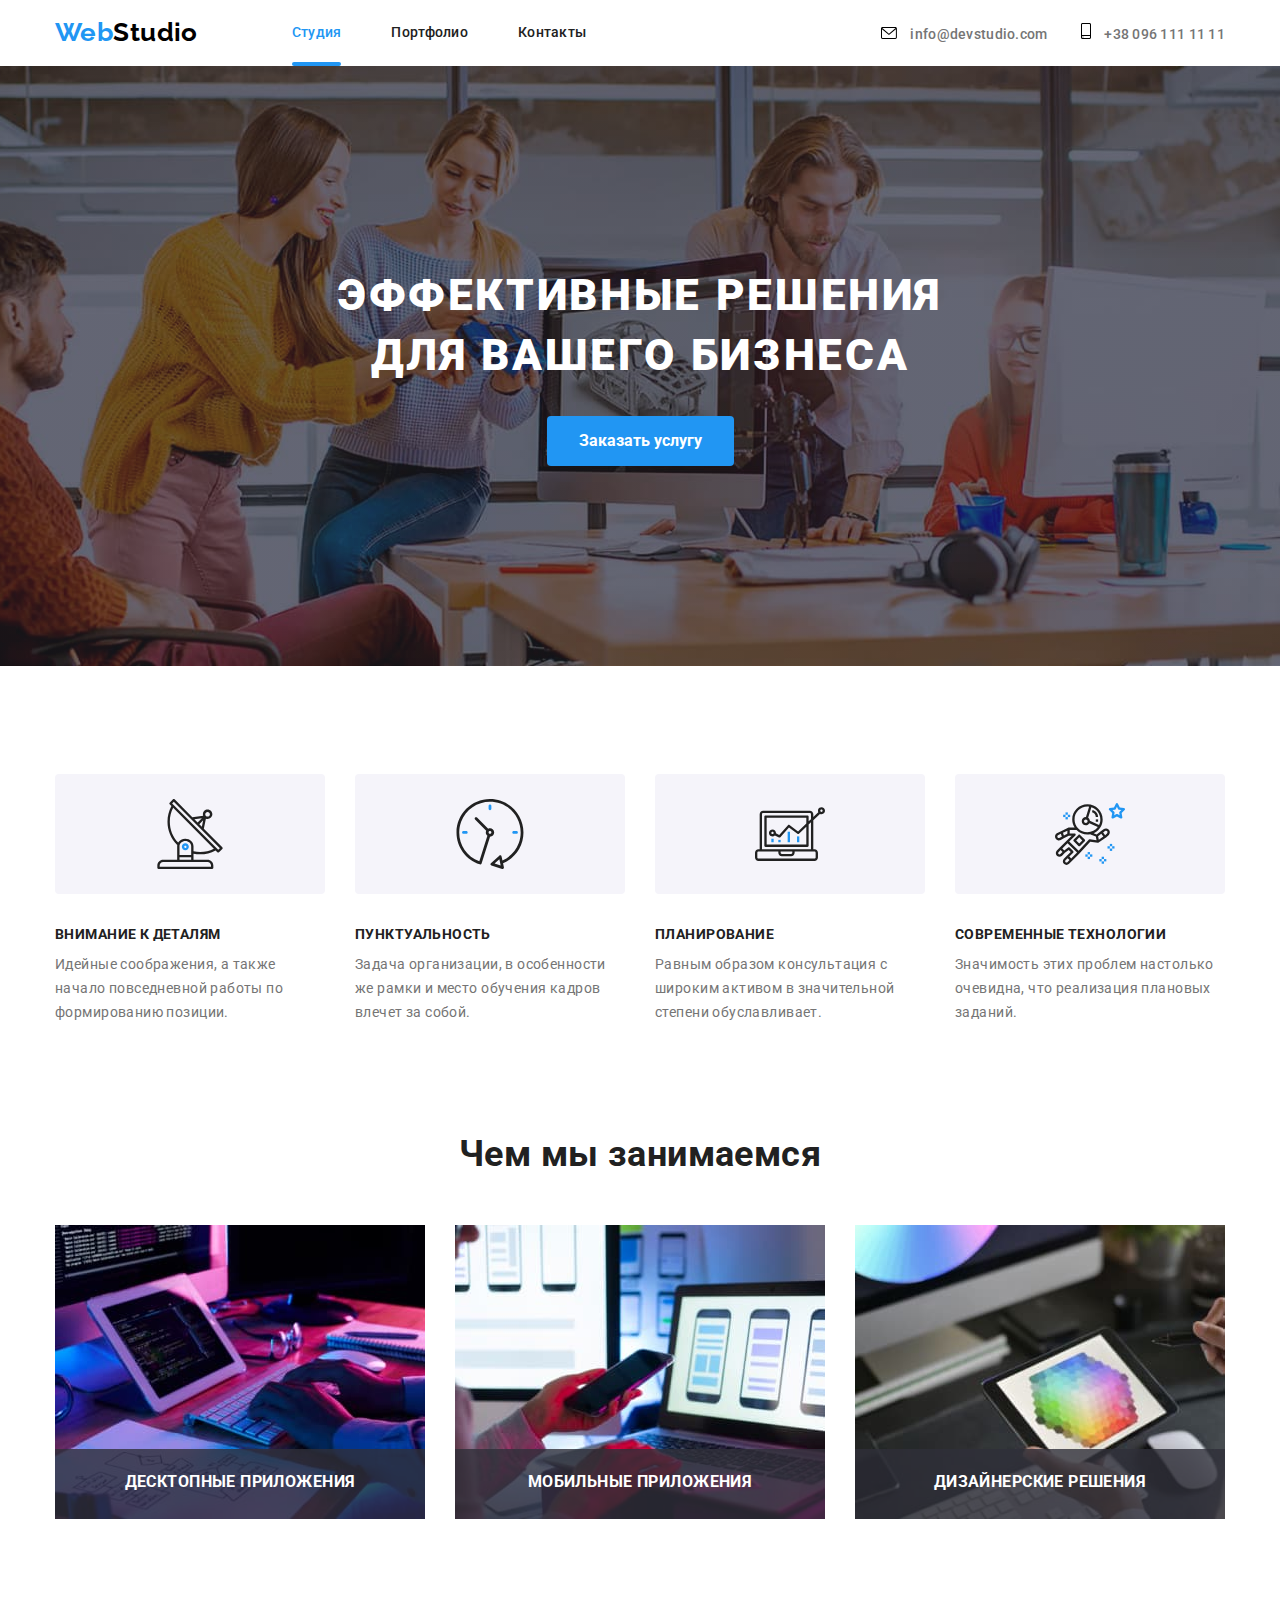
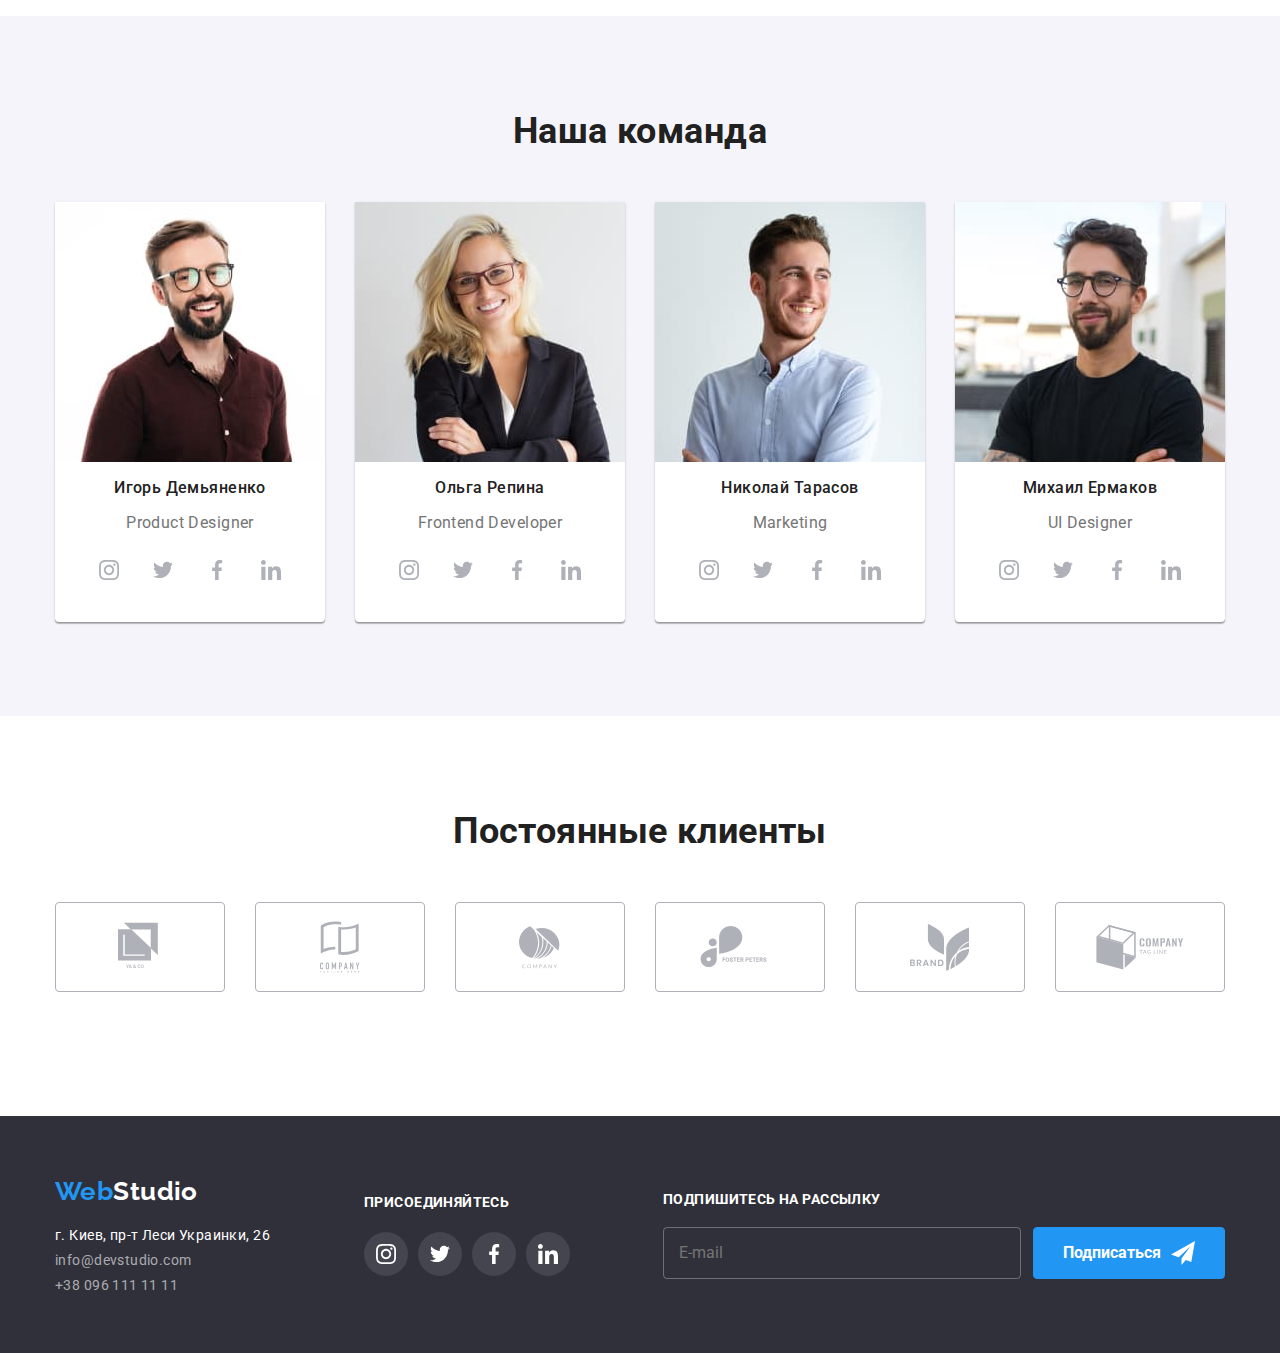
==== index.html @ 982ee5df "Adding files from HW7" ====
<!DOCTYPE html>
<html lang="ru">
  <head>
    <meta charset="UTF-8" />
    <meta name="viewport" content="width=device-width, initial-scale=1.0" />
    <title>WebStudio</title>
    <link
      href="https://fonts.googleapis.com/css2?family=Raleway:wght@400;700&family=Roboto:wght@400;500;700;900&display=swap"
      rel="stylesheet"
    />
    <link
      rel="stylesheet"
      href="https://cdnjs.cloudflare.com/ajax/libs/modern-normalize/1.0.0/modern-normalize.min.css"
    />
    <link rel="stylesheet" href="./css/main.min.css" />
  </head>
  <body>
    <header>
      <div class="container">
        <a href="./index.html" class="logo"
          >Web<span class="logostudio">Studio</span></a
        >
        <nav>
          <ul class="site-nav list">
            <li class="item">
              <a href="./index.html" class="link current">Студия</a>
            </li>
            <li class="item">
              <a href="./portfolio.html" class="link">Портфолио</a>
            </li>
            <li class="item"><a href="" class="link">Контакты</a></li>
          </ul>
        </nav>

        <address class="header-address">
          <a href="mailto:info@devstudio.com" class="link">
            <svg class="address-icon" width="16" height="12">
              <use href="./images/newsprite.svg#envelope"></use>
            </svg>
            info@devstudio.com</a
          >
          <a href="tel:+380961111111" class="link">
            <svg class="address-icon" width="10" height="16">
              <use href="./images/newsprite.svg#smartphone"></use>
            </svg>
            +38 096 111 11 11</a
          >
        </address>
      </div>
    </header>
    <main>
      <section class="main-section">
        <!--Section1-->
        <h1 class="main-title">
          Эффективные решения <br />
          для вашего бизнеса
        </h1>
        <button class="order-button" data-modal-open>Заказать услугу</button>
      </section>
      <section class="advantages-section">
        <!--Section2-->
        <div class="container">
          <ul class="advantages">
            <li class="advantage-item">
              <svg class="advantage-icon">
                <use href="./images/newsprite.svg#antenna-1"></use>
              </svg>
              <h3 class="advantage-title">Внимание к деталям</h3>
              <p class="text">
                Идейные соображения, а также начало повседневной работы по
                формированию позиции.
              </p>
            </li>
            <li class="advantage-item">
              <svg class="advantage-icon">
                <use href="./images/newsprite.svg#clock-1"></use>
              </svg>
              <h3 class="advantage-title">Пунктуальность</h3>
              <p class="text">
                Задача организации, в особенности же рамки и место обучения
                кадров влечет за собой.
              </p>
            </li>
            <li class="advantage-item">
              <svg class="advantage-icon">
                <use href="./images/newsprite.svg#diagram-1"></use>
              </svg>
              <h3 class="advantage-title">Планирование</h3>
              <p class="text">
                Равным образом консультация с широким активом в значительной
                степени обуславливает.
              </p>
            </li>
            <li class="advantage-item">
              <svg class="advantage-icon">
                <use href="./images/newsprite.svg#astronaut-1"></use>
              </svg>
              <h3 class="advantage-title">Современные технологии</h3>
              <p class="text">
                Значимость этих проблем настолько очевидна, что реализация
                плановых заданий.
              </p>
            </li>
          </ul>
        </div>
      </section>
      <section class="activities-section">
        <!--Section3-->
        <div class="container">
          <h2 class="section-title">Чем мы занимаемся</h2>
          <ul class="activities">
            <li class="activity-item">
              <img src="./images/img1.jpg" alt="рабочий стол" width="370" />
              <h3 class="activity-title">Десктопные приложения</h3>
            </li>
            <li class="activity-item">
              <img src="./images/img2.jpg" alt="рабочий экран" width="370" />

              <h3 class="activity-title">Мобильные приложения</h3>
            </li>
            <li class="activity-item">
              <img src="./images/img3.jpg" alt="экран планшета" width="370" />
              <h3 class="activity-title">Дизайнерские решения</h3>
            </li>
          </ul>
        </div>
      </section>
      <section class="section-team">
        <!--Team-->
        <div class="container team">
          <h2 class="section-title">Наша команда</h2>
          <ul class="team-members">
            <li class="team-member">
              <img
                src="./images/ihordemjanenko.jpg"
                alt="фото Игорь Демьяненко"
                width="270"
              />
              <h3 class="photo-name">Игорь Демьяненко</h3>
              <p class="position-title">Product Designer</p>
              <ul class="social-links">
                <li class="link">
                  <a class="link-icon" href="">
                    <svg width="20" height="20">
                      <use href="./images/newsprite.svg#instagram"></use>
                    </svg>
                  </a>
                </li>
                <li class="link">
                  <a class="link-icon" href="">
                    <svg width="20" height="20">
                      <use href="./images/newsprite.svg#twitter"></use>
                    </svg>
                  </a>
                </li>
                <li class="link">
                  <a class="link-icon" href="">
                    <svg width="20" height="20">
                      <use href="./images/newsprite.svg#facebook"></use>
                    </svg>
                  </a>
                </li>
                <li class="link">
                  <a class="link-icon" href="">
                    <svg width="20" height="20">
                      <use href="./images/newsprite.svg#linkedin"></use>
                    </svg>
                  </a>
                </li>
              </ul>
            </li>
            <li class="team-member">
              <img
                src="./images/olharepina.jpg"
                alt="фото Ольга Репина"
                width="270"
              />
              <h3 class="photo-name">Ольга Репина</h3>
              <p class="position-title">Frontend Developer</p>
              <ul class="social-links">
                <li class="link">
                  <a class="link-icon" href="">
                    <svg width="20" height="20">
                      <use href="./images/newsprite.svg#instagram"></use>
                    </svg>
                  </a>
                </li>
                <li class="link">
                  <a class="link-icon" href="">
                    <svg width="20" height="20">
                      <use href="./images/newsprite.svg#twitter"></use>
                    </svg>
                  </a>
                </li>
                <li class="link">
                  <a class="link-icon" href="">
                    <svg width="20" height="20">
                      <use href="./images/newsprite.svg#facebook"></use>
                    </svg>
                  </a>
                </li>
                <li class="link">
                  <a class="link-icon" href="">
                    <svg width="20" height="20">
                      <use href="./images/newsprite.svg#linkedin"></use>
                    </svg>
                  </a>
                </li>
              </ul>
            </li>
            <li class="team-member">
              <img
                src="./images/nikolaytarasov.jpg"
                alt="фото Николай Тарасов"
                width="270"
              />
              <h3 class="photo-name">Николай Тарасов</h3>
              <p class="position-title">Marketing</p>
              <ul class="social-links">
                <li class="link">
                  <a class="link-icon" href="">
                    <svg width="20" height="20">
                      <use href="./images/newsprite.svg#instagram"></use>
                    </svg>
                  </a>
                </li>
                <li class="link">
                  <a class="link-icon" href="">
                    <svg width="20" height="20">
                      <use href="./images/newsprite.svg#twitter"></use>
                    </svg>
                  </a>
                </li>
                <li class="link">
                  <a class="link-icon" href="">
                    <svg width="20" height="20">
                      <use href="./images/newsprite.svg#facebook"></use>
                    </svg>
                  </a>
                </li>
                <li class="link">
                  <a class="link-icon" href="">
                    <svg width="20" height="20">
                      <use href="./images/newsprite.svg#linkedin"></use>
                    </svg>
                  </a>
                </li>
              </ul>
            </li>
            <li class="team-member">
              <img
                src="./images/mihailjermakov.jpg"
                alt="фото Михаил Ермаков"
                width="270"
              />
              <h3 class="photo-name">Михаил Ермаков</h3>
              <p class="position-title">UI Designer</p>
              <ul class="social-links">
                <li class="link">
                  <a class="link-icon" href="">
                    <svg width="20" height="20">
                      <use href="./images/newsprite.svg#instagram"></use>
                    </svg>
                  </a>
                </li>
                <li class="link">
                  <a class="link-icon" href="">
                    <svg width="20" height="20">
                      <use href="./images/newsprite.svg#twitter"></use>
                    </svg>
                  </a>
                </li>
                <li class="link">
                  <a class="link-icon" href="">
                    <svg width="20" height="20">
                      <use href="./images/newsprite.svg#facebook"></use>
                    </svg>
                  </a>
                </li>
                <li class="link">
                  <a class="link-icon" href="">
                    <svg width="20" height="20">
                      <use href="./images/newsprite.svg#linkedin"></use>
                    </svg>
                  </a>
                </li>
              </ul>
            </li>
          </ul>
        </div>
      </section>
      <section class="client-section">
        <!--Section Clients-->
        <div class="container">
          <h2 class="section-title">Постоянные клиенты</h2>
          <ul class="clients">
            <li class="client">
              <a class="client-link" href="">
                <svg class="logo-client" width="44" height="50">
                  <use href="./images/newsprite.svg#logo-1"></use>
                </svg>
              </a>
            </li>
            <li class="client">
              <a class="client-link" href="">
                <svg class="logo-client" width="40" height="52">
                  <use href="./images/newsprite.svg#logo-2"></use>
                </svg>
              </a>
            </li>
            <li class="client">
              <a class="client-link" href="">
                <svg class="logo-client" width="41" height="43">
                  <use href="./images/newsprite.svg#logo-3"></use>
                </svg>
              </a>
            </li>
            <li class="client">
              <a class="client-link" href="">
                <svg class="logo-client" width="80" height="42">
                  <use href="./images/newsprite.svg#logo-4"></use>
                </svg>
              </a>
            </li>
            <li class="client">
              <a class="client-link" href="">
                <svg class="logo-client" width="59" height="47">
                  <use href="./images/newsprite.svg#logo-5"></use>
                </svg>
              </a>
            </li>
            <li class="client">
              <a class="client-link" href="">
                <svg class="logo-client" width="88" height="45">
                  <use href="./images/newsprite.svg#logo-6"></use>
                </svg>
              </a>
            </li>
          </ul>
        </div>
      </section>
    </main>
    <footer>
      <div class="container">
        <div class="contact">
          <a href="./index.html" class="logo"
            >Web<span class="logostudio">Studio</span></a
          >
          <address class="footer-address">
            <ul class="footer-address list">
              <li class="address-line">
                <p>г. Киев, пр-т Леси Украинки, 26</p>
              </li>
              <li class="address-line">
                <a href="mailto:info@devstudio.com" class="link"
                  >info@devstudio.com</a
                >
              </li>
              <li class="address-line">
                <a href="tel:+380961111111" class="link">+38 096 111 11 11</a>
              </li>
            </ul>
          </address>
        </div>
        <div class="joinus">
          <b>присоединяйтесь</b>
          <ul class="social-links">
            <li class="link">
              <a class="link-icon" href="">
                <svg width="20" height="20">
                  <use href="./images/newsprite.svg#instagram"></use>
                </svg>
              </a>
            </li>
            <li class="link">
              <a class="link-icon" href="">
                <svg width="20" height="20">
                  <use href="./images/newsprite.svg#twitter"></use>
                </svg>
              </a>
            </li>
            <li class="link">
              <a class="link-icon" href="">
                <svg width="20" height="20">
                  <use href="./images/newsprite.svg#facebook"></use>
                </svg>
              </a>
            </li>
            <li class="link">
              <a class="link-icon" href="">
                <svg width="20" height="20">
                  <use href="./images/newsprite.svg#linkedin"></use>
                </svg>
              </a>
            </li>
          </ul>
        </div>
        <form action="subscribe" class="subscribe">
          <b>Подпишитесь на рассылку</b>
          <div class="subscribe-action">
            <input type="email" name="mail" placeholder="E-mail" />
            <button type="submit">
              Подписаться
              <svg class="subscribe-icon" width="24" height="24">
                <use href="./images/newsprite.svg#icon-send"></use>
              </svg>
            </button>
          </div>
        </form>
      </div>
    </footer>
    <div class="backdrop is-hidden" data-modal>
      <div class="modal">
        <button class="close" type="button" data-modal-close>
          <svg width="18" height="18">
            <use href="./images/newsprite.svg#close-black"></use>
          </svg>
        </button>
        <form class="order-form js-order-form">
          <h2 class="order-form-title">
            Оставьте свои данные, мы вам перезвоним
          </h2>
          <label class="order-form-field">
            <span>Имя</span>
            <input class="info-input" type="text" name="" id="name" />
            <svg class="icon-order-form" width="12" height="12">
              <use href="./images/newsprite.svg#person-black"></use>
            </svg>
          </label>

          <label class="order-form-field">
            <span>Телефон</span>
            <input class="info-input" type="tel" name="tel" />
            <svg class="icon-order-form" width="15" height="15">
              <use href="./images/newsprite.svg#phone-black"></use>
            </svg>
          </label>

          <label class="order-form-field">
            <span>Почта</span>
            <input class="info-input" type="email" name="mail" />
            <svg class="icon-order-form" width="15" height="15">
              <use href="./images/newsprite.svg#email-black"></use>
            </svg>
          </label>
          <label class="order-form-field">
            Комментарий
            <textarea
              class="comment-text"
              name="comment"
              cols="30"
              rows="10"
              placeholder="Введите текст"
            ></textarea>
          </label>

          <label class="order-form-field checkbox">
            <input class="box" type="checkbox" name="agree" value="agree" />
            <span class="checkbox-icon"></span>
            Соглашаюсь с рассылкой и принимаю
            <a class="checkbox-link" href="">Условия договора</a>
          </label>

          <button type="submit" class="order-form-submit">Отправить</button>
        </form>
      </div>
    </div>
    <script src="./js/modal.js"></script>
    <script>
      ;(() => {
        document
          .querySelector(".js-order-form")
          .addEventListener("submit", (e) => {
            e.preventDefault()

            new FormData(e.currentTarget).forEach((value, name) =>
              console.log(`${name}: ${value}`)
            )
          })
      })()
    </script>
  </body>
</html>
---- css/main.min.css ----
body,.site-nav,.advantages,.activities,.team-members,.clients,.portfolio-buttons,.projects{list-style:none}body,.activity-item img{display:block;max-width:100%;height:auto}body,.header-address .link,.project-link{text-decoration:none}.section-title{text-align:center;margin-top:0;margin-bottom:50px;font-weight:700;font-size:36px;line-height:1.17;color:#212121}body{font-family:Roboto,sans-serif;font-style:normal;font-size:14px;letter-spacing:.03em;color:#757575;background-color:#ffffff}.container{width:1200px;padding-left:15px;padding-right:15px;margin-top:0;margin-right:auto;margin-bottom:0;margin-left:auto}.logo{color:#2196f3;font-family:Raleway, sans-serif;font-weight:700;font-size:26px;line-height:1.2;text-decoration:none}header .logo{display:-webkit-box;display:-ms-flexbox;display:flex;-webkit-box-align:center;-ms-flex-align:center;align-items:center;-webkit-box-pack:start;-ms-flex-pack:start;justify-content:flex-start}.logostudio{color:#000000}footer .logostudio{color:#ffffff}header .container{display:-webkit-box;display:-ms-flexbox;display:flex;-webkit-box-align:center;-ms-flex-align:center;align-items:center}header .container nav{display:-webkit-inline-box;display:-ms-inline-flexbox;display:inline-flex;-webkit-box-align:center;-ms-flex-align:center;align-items:center}.site-nav{display:-webkit-inline-box;display:-ms-inline-flexbox;display:inline-flex;-webkit-box-align:center;-ms-flex-align:center;align-items:center;-webkit-box-pack:center;-ms-flex-pack:center;justify-content:center;margin-top:0;margin-bottom:0;padding-left:0;margin-left:94px}.site-nav .item:not(:last-child){margin-right:50px}.site-nav .link{display:-webkit-inline-box;display:-ms-inline-flexbox;display:inline-flex;position:relative;color:#212121;font-weight:500;line-height:1.14;letter-spacing:0.02em;text-decoration:none;padding-top:25px;padding-bottom:25px;-webkit-transition:color 250ms cubic-bezier(0.4, 0, 0.2, 1);transition:color 250ms cubic-bezier(0.4, 0, 0.2, 1)}.site-nav .link:hover,.site-nav .link:focus{color:#2196f3;text-decoration:none}.link.current{color:#2196f3}.link.current::after{position:absolute;display:block;bottom:0;left:0;width:100%;content:"";height:4px;border-radius:2px;background-color:#2196f3}.header-address .link{color:#757575;font-weight:500;line-height:1.14;letter-spacing:0.02em;font-style:normal;fill:var(--primary-text-color);-webkit-transition:fill 250ms cubic-bezier(0.4, 0, 0.2, 1),color 250ms cubic-bezier(0.4, 0, 0.2, 1);transition:fill 250ms cubic-bezier(0.4, 0, 0.2, 1),color 250ms cubic-bezier(0.4, 0, 0.2, 1)}.header-address .link:hover,.header-address .link:focus{color:#2196f3;fill:#2196f3}.address-icon{margin-right:10px}.header-address a:not(:last-child){margin-right:30px}.header-address{margin-left:auto}.main-section{text-align:center;max-width:1600px;max-height:600px;margin-left:auto;margin-right:auto;background-image:-webkit-gradient(linear, left top, right top, from(rgba(47,48,58,0.4)), to(rgba(47,48,58,0.4))),url("../images/heroimage.jpg");background-image:linear-gradient(to right, rgba(47,48,58,0.4), rgba(47,48,58,0.4)),url("../images/heroimage.jpg");background-repeat:no-repeat;background-position:center;padding-top:200px;padding-bottom:200px;background-color:var(--bg-secondary-color)}.main-title{margin-top:0;margin-bottom:30px;color:#ffffff;font-weight:900;font-size:44px;line-height:1.36;text-align:center;letter-spacing:0.06em;text-transform:uppercase}.order-button{display:inline-block;text-align:center;padding:10px 32px;border:1px solid var(--accent-color);border-radius:4px;color:#ffffff;font-weight:700;font-size:16px;line-height:1.88;text-decoration:none;background-color:#2196f3;-webkit-transition:color 250ms cubic-bezier(0.4, 0, 0.2, 1),background-color 250ms cubic-bezier(0.4, 0, 0.2, 1);transition:color 250ms cubic-bezier(0.4, 0, 0.2, 1),background-color 250ms cubic-bezier(0.4, 0, 0.2, 1)}.order-button:hover{color:#2196f3;background:#ffffff;outline:#ffffff}.order-button:focus{outline:none}.advantages-section{padding-top:94px;padding-bottom:94px}.advantages{display:-webkit-box;display:-ms-flexbox;display:flex;padding:0}.advantage-item{width:calc((100% - 90px) / 4);margin-right:30px;min-height:101}.advantage-item:nth-child(4n){margin-right:0}.advantage-item .text{display:inline;margin-top:0;font-size:14px;line-height:1.71}.advantage-title{margin-top:0;margin-bottom:10px;color:#212121;font-weight:700;font-size:14px;line-height:1.14;text-transform:uppercase}.advantage-icon{display:-webkit-inline-box;display:-ms-inline-flexbox;display:inline-flex;content:"";width:270px;height:120px;border-radius:4px;background-color:#f5f4fa;padding-bottom:25px;padding-top:25px;margin-bottom:30px}.activities-section{padding-bottom:94px}.activities{display:-webkit-inline-box;display:-ms-inline-flexbox;display:inline-flex;margin-top:0;margin-bottom:0;padding:0}.activity-item{width:calc((100% - 60px) / 3);margin-right:30px;position:relative;color:#ffffff;text-transform:uppercase;text-align:center}.activity-item::before{position:absolute;content:"";margin:0;padding:0;width:100%;height:70px;bottom:0;left:0;background-color:rgba(47,48,58,0.8)}.activity-item:nth-child(3n){margin-right:0}.activity-title{position:absolute;display:block;margin:0;padding:0;bottom:27px;width:370px}.section-team{background-color:#f5f4fa;padding-top:94px;padding-bottom:94px}.team-members{display:-webkit-box;display:-ms-flexbox;display:flex;margin-top:0;margin-bottom:0px;padding:0}.team-member{width:calc((100% - 90px) / 4);margin-right:30px;background-color:#ffffff;border-radius:0px 0px 4px 4px;-webkit-box-shadow:0px 1px 3px rgba(0,0,0,0.12),0px 1px 1px rgba(0,0,0,0.14),0px 2px 1px rgba(0,0,0,0.2);box-shadow:0px 1px 3px rgba(0,0,0,0.12),0px 1px 1px rgba(0,0,0,0.14),0px 2px 1px rgba(0,0,0,0.2)}.team-member:nth-child(4n){margin-right:0}.photo-name{font-weight:500;font-size:16px;line-height:1.19;text-align:center;color:#212121}.position-title{font-size:16px;line-height:1.19;text-align:center}.social-links{display:-webkit-box;display:-ms-flexbox;display:flex;list-style:none;padding:0;margin-left:auto;margin-right:auto;margin-bottom:30px;width:206px;height:44px}.social-links .link{width:calc((100% - 30px) / 4);margin-right:10px;border-radius:50%}.social-links .link:nth-child(4n){margin-right:0}.link-icon{display:-webkit-box;display:-ms-flexbox;display:flex;-webkit-box-pack:center;-ms-flex-pack:center;justify-content:center;-webkit-box-align:center;-ms-flex-align:center;align-items:center;height:44px;width:44px;border-radius:50%;fill:#afb1b8;-webkit-transition:background-color 250ms cubic-bezier(0.4, 0, 0.2, 1),fill 250ms cubic-bezier(0.4, 0, 0.2, 1);transition:background-color 250ms cubic-bezier(0.4, 0, 0.2, 1),fill 250ms cubic-bezier(0.4, 0, 0.2, 1)}.link-icon:hover,.link-icon:focus{background-color:#2196f3;fill:#ffffff}.client-section{padding-top:94px;padding-bottom:94px}.clients{display:-webkit-box;display:-ms-flexbox;display:flex;padding:0;margin-left:auto;margin-right:auto;margin-bottom:30px;width:1170px}.clients .client-link:nth-child(6n){margin-right:0}.client{display:-webkit-box;display:-ms-flexbox;display:flex;width:calc((100% - 150px) / 6);margin-right:30px}.client-link{display:-webkit-box;display:-ms-flexbox;display:flex;-webkit-box-pack:center;-ms-flex-pack:center;justify-content:center;-webkit-box-align:center;-ms-flex-align:center;align-items:center;width:170px;height:90px;border-radius:4px;border:1px solid #afb1b8;fill:#afb1b8;-webkit-transition:border 250ms cubic-bezier(0.4, 0, 0.2, 1),fill 250ms cubic-bezier(0.4, 0, 0.2, 1);transition:border 250ms cubic-bezier(0.4, 0, 0.2, 1),fill 250ms cubic-bezier(0.4, 0, 0.2, 1)}.client-link:hover{border:1px solid #2196f3;fill:#2196f3}footer{padding-top:60px;padding-bottom:60px;background-color:#2f303a;color:#ffffff;font-style:normal}footer .container{display:-webkit-box;display:-ms-flexbox;display:flex;-webkit-box-align:center;-ms-flex-align:center;align-items:center}footer .social-links{margin-top:22px;margin-bottom:0}footer .link-icon{background-color:rgba(255,255,255,0.1);fill:#ffffff}.footer-address.list{padding-left:0;margin-top:0;margin-bottom:0;display:inline-block;font-style:normal}.footer-address .link{color:rgba(255,255,255,0.6);text-decoration:none}.footer-address p{margin-top:20px;margin-bottom:0}.address-line{display:inline-block;text-decoration:none}.address-line:not(:last-child){margin-bottom:9px}.contact{display:inline-block}.joinus{display:inline-block;text-transform:uppercase;text-align:left;width:206px;margin-right:0;margin-left:70px}.subscribe{display:inline-block;text-transform:uppercase;text-align:left;margin-left:93px}.subscribe button{display:-webkit-inline-box;display:-ms-inline-flexbox;display:inline-flex;-webkit-box-align:center;-ms-flex-align:center;align-items:center;margin-left:12 px;padding:10px 29px;border:1px solid #2196f3;border-radius:4px;color:#ffffff;fill:#ffffff;font-weight:700;font-size:16px;line-height:1.88;text-decoration:none;background-color:#2196f3;-webkit-transition:border 250ms cubic-bezier(0.4, 0, 0.2, 1),background-color 250ms cubic-bezier(0.4, 0, 0.2, 1),fill 250ms cubic-bezier(0.4, 0, 0.2, 1),color 250ms cubic-bezier(0.4, 0, 0.2, 1);transition:border 250ms cubic-bezier(0.4, 0, 0.2, 1),background-color 250ms cubic-bezier(0.4, 0, 0.2, 1),fill 250ms cubic-bezier(0.4, 0, 0.2, 1),color 250ms cubic-bezier(0.4, 0, 0.2, 1)}.subscribe button:hover,.subscribe button:focus{fill:#2196f3;border:1px solid #ffffff;background-color:#ffffff;color:#2196f3}.subscribe input{display:block;background-color:var(--bg-secondary-color);border:1px solid rgba(255,255,255,0.3);border-radius:4px;margin-right:12px;width:358px;padding:15px;font-size:16px;line-height:1.25;color:rgba(255,255,255,0.6);font-family:Roboto,sans-serif;font-style:normal;font-weight:normal;font-size:16px;line-height:1.25;letter-spacing:1.25}.subscribe-icon{margin-left:10px}.subscribe-action{display:-webkit-inline-box;display:-ms-inline-flexbox;display:inline-flex;margin-top:20px}.backdrop{position:fixed;top:0;left:0;width:100%;height:100%;background-color:rgba(0,0,0,0.2);-webkit-transition:opacity 250ms cubic-bezier(0.4, 0, 0.2, 1);transition:opacity 250ms cubic-bezier(0.4, 0, 0.2, 1);overflow-y:auto}.backdrop.is-hidden{opacity:0;pointer-events:none}.backdrop.is-hidden .modal{-webkit-transform:translate(-50%, -50%) scale(1.2);transform:translate(-50%, -50%) scale(1.2)}.modal{position:absolute;top:50%;left:50%;-webkit-transform:translate(-50%, -50%) scale(0.8);transform:translate(-50%, -50%) scale(0.8);min-width:528px;min-height:581px;background-color:#fff;-webkit-box-shadow:0px 1px 3px rgba(0,0,0,0.12),0px 1px 1px rgba(0,0,0,0.14),0px 2px 1px rgba(0,0,0,0.2);box-shadow:0px 1px 3px rgba(0,0,0,0.12),0px 1px 1px rgba(0,0,0,0.14),0px 2px 1px rgba(0,0,0,0.2);border-radius:4px;cursor:pointer;-webkit-transition:-webkit-transform 250ms cubic-bezier(0.4, 0, 0.2, 1);transition:-webkit-transform 250ms cubic-bezier(0.4, 0, 0.2, 1);transition:transform 250ms cubic-bezier(0.4, 0, 0.2, 1);transition:transform 250ms cubic-bezier(0.4, 0, 0.2, 1), -webkit-transform 250ms cubic-bezier(0.4, 0, 0.2, 1)}.modal button.close{position:absolute;display:-webkit-box;display:-ms-flexbox;display:flex;-webkit-box-pack:center;-ms-flex-pack:center;justify-content:center;-webkit-box-align:center;-ms-flex-align:center;align-items:center;top:8px;right:8px;width:30px;height:30px;border-radius:50%;cursor:pointer;background-color:#ffffff;border:1px solid rgba(0,0,0,0.1);-webkit-transition:fill 250ms cubic-bezier(0.4, 0, 0.2, 1);transition:fill 250ms cubic-bezier(0.4, 0, 0.2, 1)}.modal button.close:hover,.modal button.close:focus{fill:#2196f3}.order-form{width:528px;margin-left:auto;margin-right:auto;padding:40px;cursor:pointer}.order-form-title{margin-top:0;margin-bottom:12px;color:#212121;font-family:Roboto,sans-serif;font-style:normal;font-weight:bold;font-size:20px;line-height:1.15;letter-spacing:.03em;text-align:center}.order-form-field{position:relative;display:-webkit-box;display:-ms-flexbox;display:flex;-webkit-box-orient:vertical;-webkit-box-direction:normal;-ms-flex-direction:column;flex-direction:column;margin-bottom:10px;font-family:Roboto,sans-serif;font-style:normal;font-weight:normal;font-size:12px;line-height:1.17;letter-spacing:0.01em;cursor:pointer;color:#757575}.order-form-field .info-input{position:relative;margin-top:4px;padding:14px 14px 14px 40px;border:1px solid rgba(33,33,33,0.2);border-radius:4px;cursor:pointer;-webkit-transition:border 250ms cubic-bezier(0.4, 0, 0.2, 1);transition:border 250ms cubic-bezier(0.4, 0, 0.2, 1)}.order-form-field .info-input:hover{border:1px solid #2196f3}.order-form-field .info-input:focus{border:1px solid #2196f3;outline:none}.order-form-field .info-input:focus+.icon-order-form,.order-form-field .info-input:hover+.icon-order-form{fill:#2196f3}.icon-order-form{position:absolute;bottom:15px;left:15px;-webkit-transition:fill 250ms cubic-bezier(0.4, 0, 0.2, 1);transition:fill 250ms cubic-bezier(0.4, 0, 0.2, 1)}.order-form-submit{display:block;margin-left:auto;margin-right:auto;text-align:center;padding:10px 32px;border:1px solid #2196f3;border-radius:4px;color:#ffffff;font-weight:700;font-size:16px;line-height:1.88;text-decoration:none;background-color:#2196f3;-webkit-transition:background-color 250ms cubic-bezier(0.4, 0, 0.2, 1),color 250ms cubic-bezier(0.4, 0, 0.2, 1);transition:background-color 250ms cubic-bezier(0.4, 0, 0.2, 1),color 250ms cubic-bezier(0.4, 0, 0.2, 1)}.order-form-submit:hover,.order-form-submit:focus{color:#2196f3;background-color:#ffffff}.comment-text{margin-top:4px;padding:12px 16px;border-radius:4px;border:1px solid rgba(33,33,33,0.2);font-family:Roboto,sans-serif;font-style:normal;font-weight:normal;font-size:12px;line-height:1.17;letter-spacing:0.01em;cursor:pointer;color:#757575;-webkit-transition:border 250ms cubic-bezier(0.4, 0, 0.2, 1);transition:border 250ms cubic-bezier(0.4, 0, 0.2, 1)}.comment-text:focus,.comment-text:hover{border:1px solid #2196f3;outline:none}.order-form-field.checkbox{display:-webkit-inline-box;display:-ms-inline-flexbox;display:inline-flex;-webkit-box-orient:horizontal;-webkit-box-direction:normal;-ms-flex-flow:row;flex-flow:row}.checkbox-link{display:block;margin-left:5px;color:#2196f3}.box{width:1px;height:1px;margin:-1px;border:0;padding:0;white-space:nowrap;-webkit-clip-path:inset(100%);clip-path:inset(100%);clip:rect(0 0 0 0);overflow:hidden}.checkbox-icon{display:-webkit-inline-box;display:-ms-inline-flexbox;display:inline-flex;width:16px;height:15px;margin-right:8px;border:2px solid #212121;border-radius:4px}.box:checked+.checkbox-icon{background-color:#2196f3;background-image:url(../images/checkedbox.svg);background-size:contain;background-origin:border-box;border-radius:2px;border:0.2px solid var(--accent-color);fill:#ffffff}.portfolio-mainsection{padding-top:94px;padding-bottom:94px;border-top:1px solid #ececec}.portfolio-buttons{display:-webkit-box;display:-ms-flexbox;display:flex;padding-left:0;-webkit-box-pack:center;-ms-flex-pack:center;justify-content:center;margin-top:0;margin-bottom:50px}.portfolio-button button{padding:6px 22px;left:576px;top:174px;border:1px solid #f5f4fa;background:#f5f4fa;border-radius:4px;color:#212121;font-weight:500;font-size:16px;line-height:1.63;-webkit-transition:color 250ms cubic-bezier(0.4, 0, 0.2, 1),background-color 250ms cubic-bezier(0.4, 0, 0.2, 1),border 250ms cubic-bezier(0.4, 0, 0.2, 1),-webkit-box-shadow 250ms cubic-bezier(0.4, 0, 0.2, 1);transition:color 250ms cubic-bezier(0.4, 0, 0.2, 1),background-color 250ms cubic-bezier(0.4, 0, 0.2, 1),border 250ms cubic-bezier(0.4, 0, 0.2, 1),-webkit-box-shadow 250ms cubic-bezier(0.4, 0, 0.2, 1);transition:color 250ms cubic-bezier(0.4, 0, 0.2, 1),background-color 250ms cubic-bezier(0.4, 0, 0.2, 1),border 250ms cubic-bezier(0.4, 0, 0.2, 1),box-shadow 250ms cubic-bezier(0.4, 0, 0.2, 1);transition:color 250ms cubic-bezier(0.4, 0, 0.2, 1),background-color 250ms cubic-bezier(0.4, 0, 0.2, 1),border 250ms cubic-bezier(0.4, 0, 0.2, 1),box-shadow 250ms cubic-bezier(0.4, 0, 0.2, 1),-webkit-box-shadow 250ms cubic-bezier(0.4, 0, 0.2, 1)}.portfolio-button button:hover,.portfolio-button button:focus{color:#ffffff;background-color:#2196f3;border:1px #2196f3;-webkit-box-shadow:0px 3px 1px rgba(0,0,0,0.1),0px 1px 2px rgba(0,0,0,0.08),0px 2px 2px rgba(0,0,0,0.12);box-shadow:0px 3px 1px rgba(0,0,0,0.1),0px 1px 2px rgba(0,0,0,0.08),0px 2px 2px rgba(0,0,0,0.12);outline:none}.portfolio-button:not(:last-child){margin-right:8px}img{display:block;max-width:100%;height:auto}.projects{display:-webkit-box;display:-ms-flexbox;display:flex;-ms-flex-wrap:wrap;flex-wrap:wrap;padding:0;margin:0}.project{width:calc((100% - 60px) / 3);margin-right:30px;margin-bottom:30px;padding:0;-webkit-transition:-webkit-box-shadow 250ms cubic-bezier(0.4, 0, 0.2, 1);transition:-webkit-box-shadow 250ms cubic-bezier(0.4, 0, 0.2, 1);transition:box-shadow 250ms cubic-bezier(0.4, 0, 0.2, 1);transition:box-shadow 250ms cubic-bezier(0.4, 0, 0.2, 1), -webkit-box-shadow 250ms cubic-bezier(0.4, 0, 0.2, 1)}.project:nth-child(3n){margin-right:0}.project:nth-last-child(-n+3){margin-bottom:0}.project:hover{-webkit-box-shadow:0px 1px 1px rgba(0,0,0,0.12),0px 4px 4px rgba(0,0,0,0.06),1px 4px 6px rgba(0,0,0,0.16);box-shadow:0px 1px 1px rgba(0,0,0,0.12),0px 4px 4px rgba(0,0,0,0.06),1px 4px 6px rgba(0,0,0,0.16)}.project-description{border-left:1px solid #eeeeee;border-right:1px solid #eeeeee;border-bottom:1px solid #eeeeee;padding:20px 24px;outline:none}.project-title{text-decoration:none;font-weight:700;font-size:18px;line-height:2;letter-spacing:0.06em;color:#212121;margin-top:0;margin-bottom:4px}.project-type{font-size:16px;line-height:1.87;color:#757575;margin-top:0}.project-picture{position:relative;overflow:hidden;max-width:100%;height:auto;padding:0;outline:none;margin:0}.project-overlap{position:absolute;margin:0;top:0;right:0;padding:63px 24px;max-width:100%;height:auto;background-color:rgba(33,150,243,0.9);color:#ffffff;font-size:18px;line-height:1.56;border:none;outline:none;overflow:hidden;-webkit-transform:translateY(100%);transform:translateY(100%);-webkit-transition:-webkit-transform 250ms cubic-bezier(0.4, 0, 0.2, 1);transition:-webkit-transform 250ms cubic-bezier(0.4, 0, 0.2, 1);transition:transform 250ms cubic-bezier(0.4, 0, 0.2, 1);transition:transform 250ms cubic-bezier(0.4, 0, 0.2, 1), -webkit-transform 250ms cubic-bezier(0.4, 0, 0.2, 1)}.project:hover .project-overlap{-webkit-transform:translateY(0);transform:translateY(0);opacity:1}
/*# sourceMappingURL=main.min.css.map */
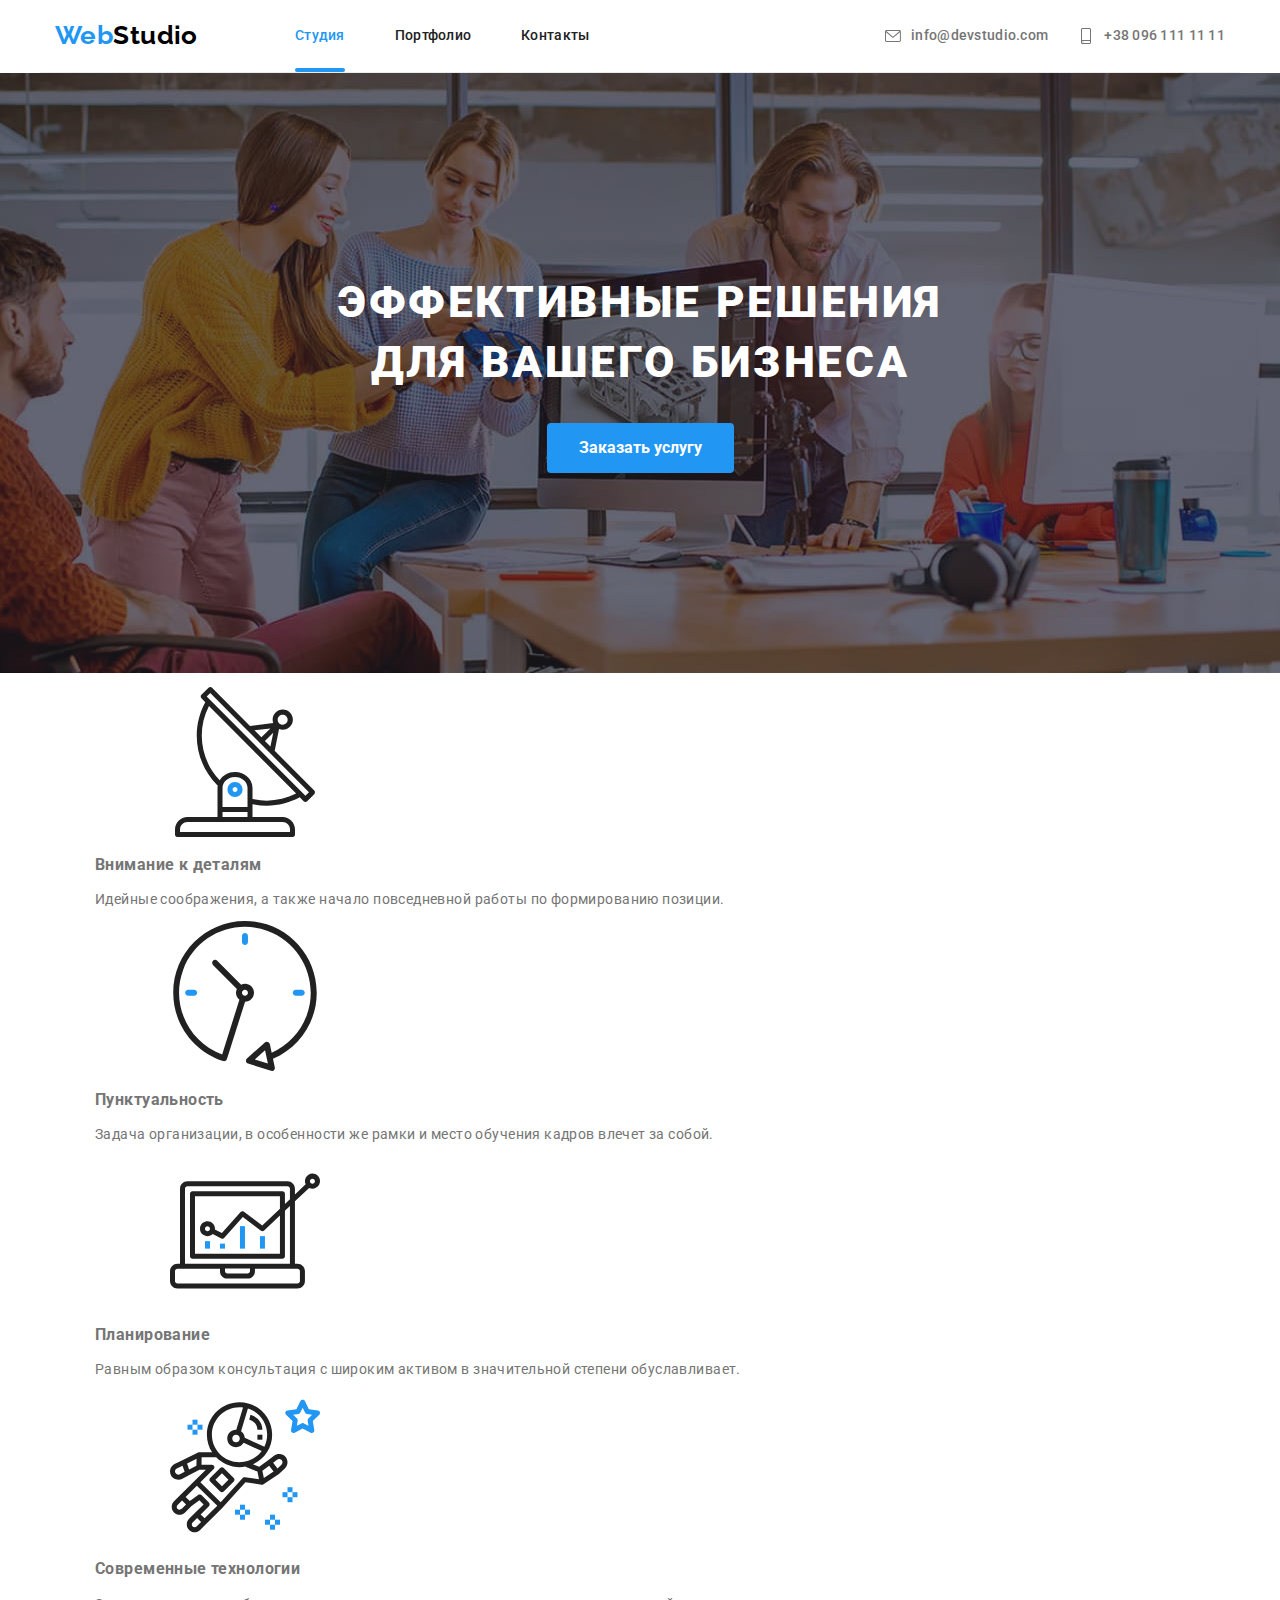
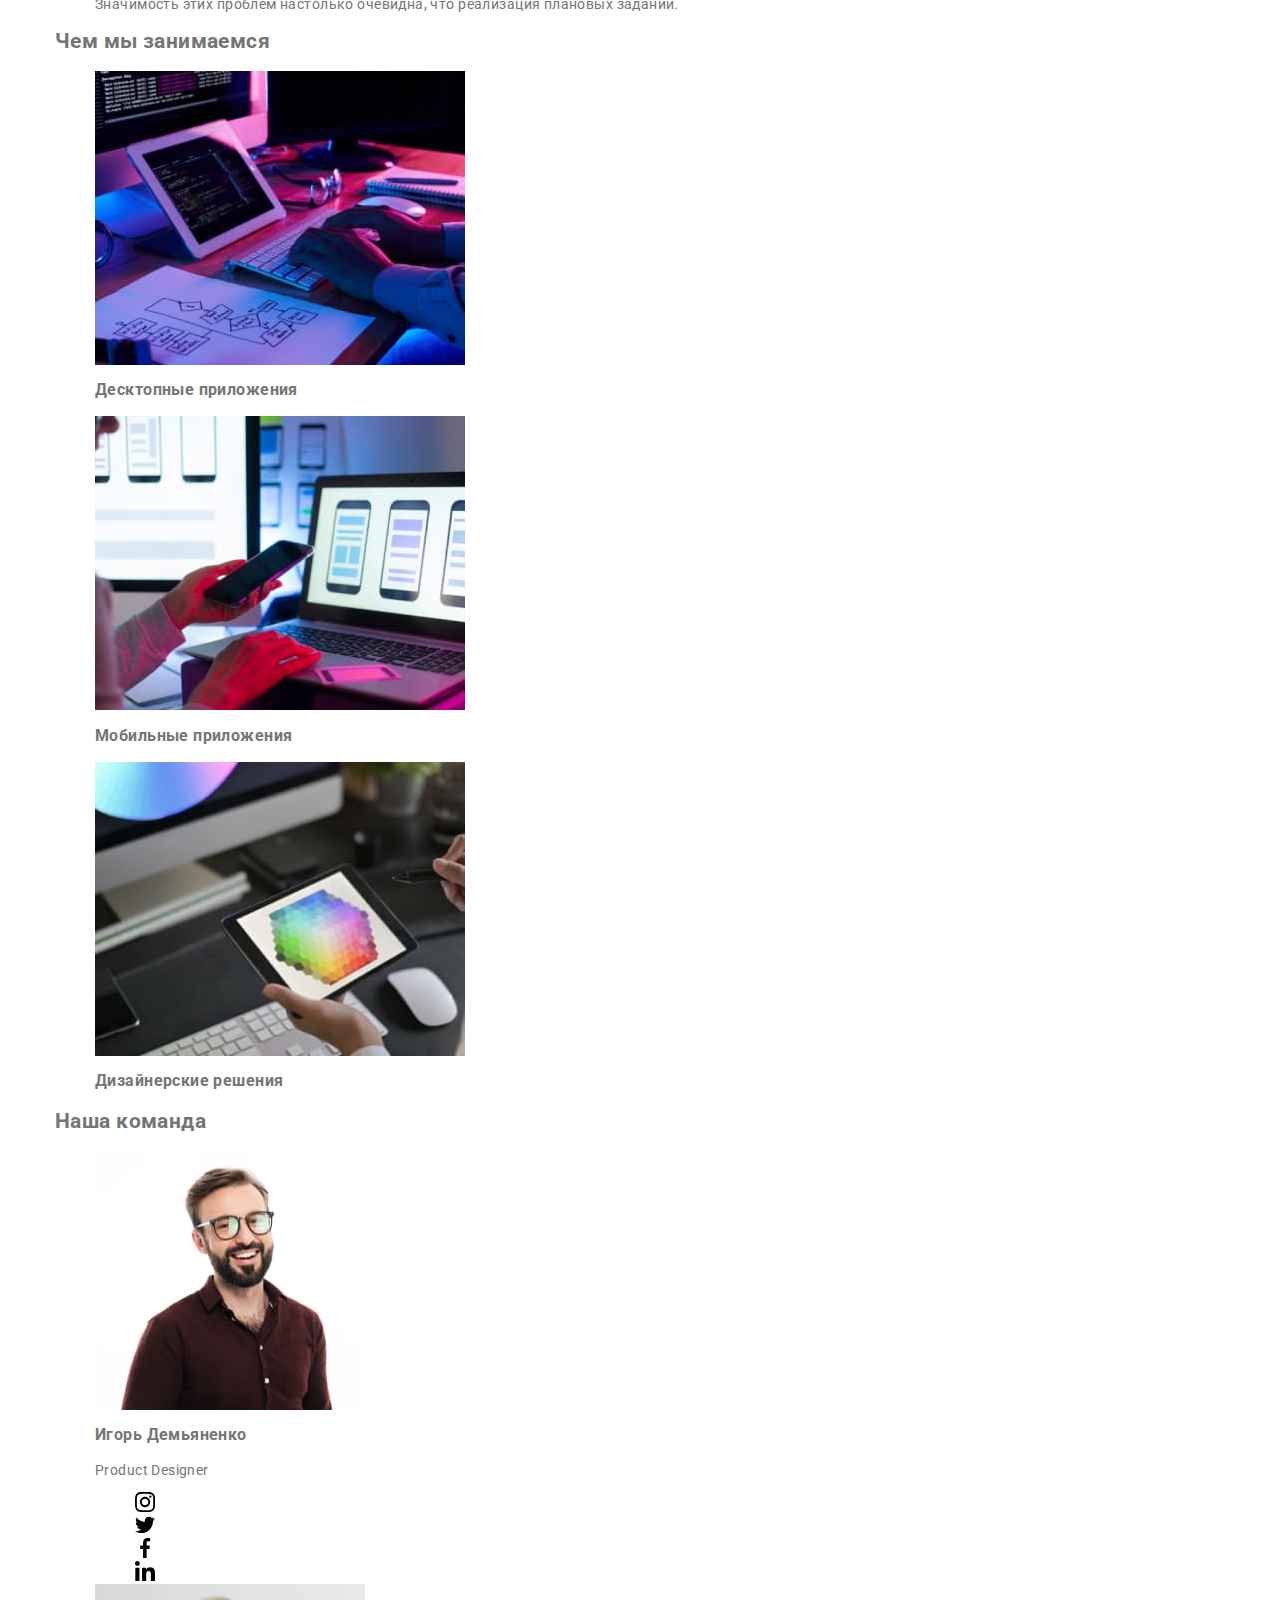
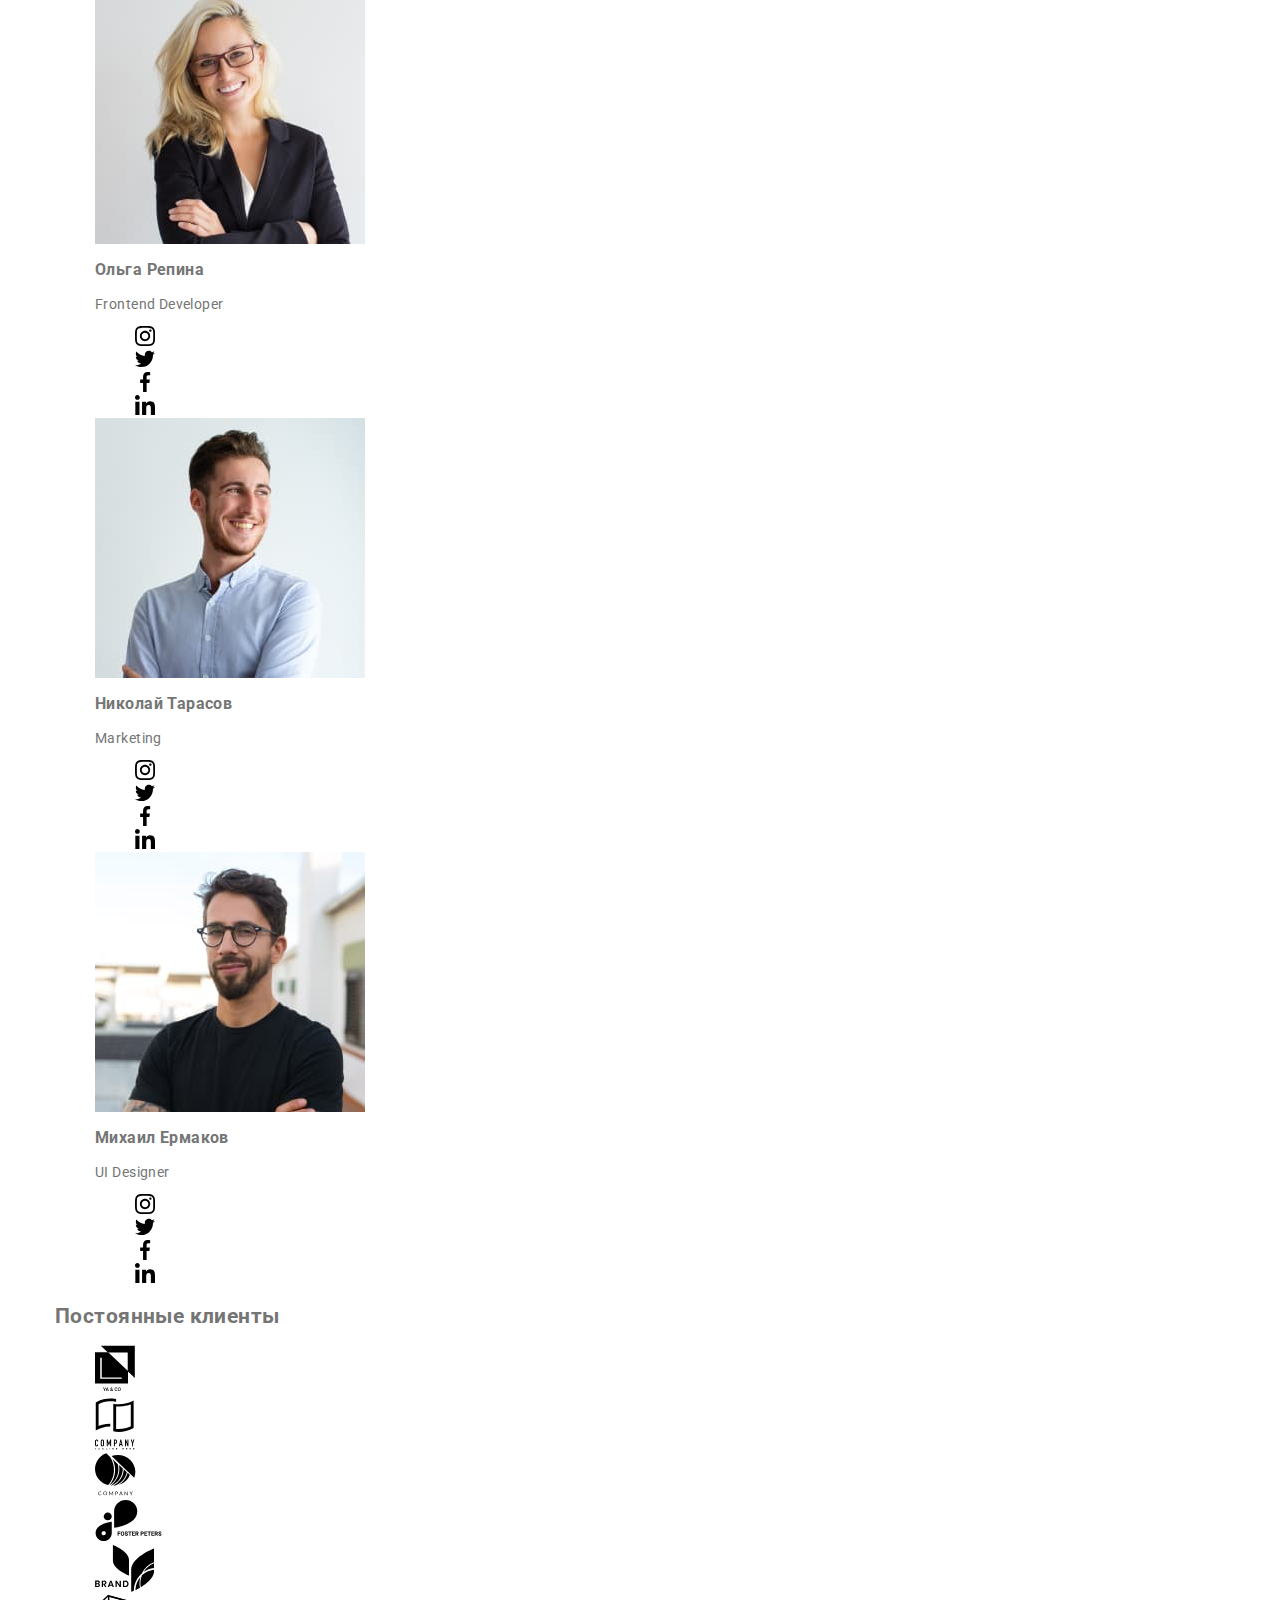
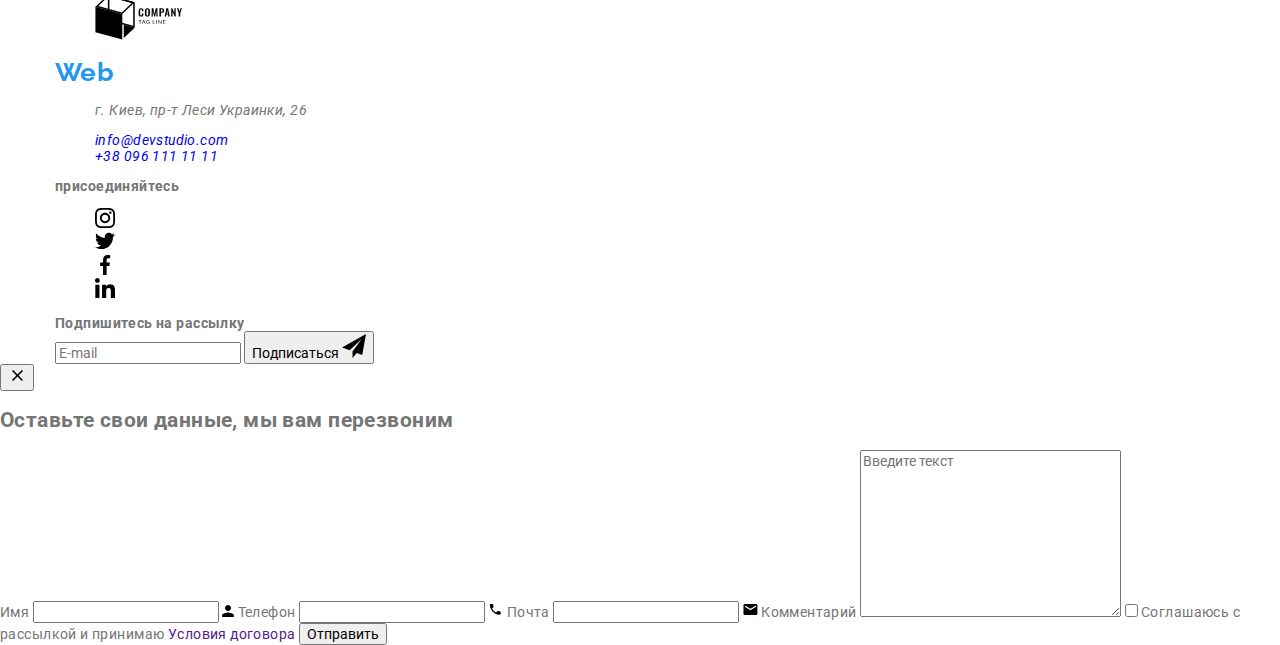
==== commit b310cc27: "Adding header stiles" ====
--- a/index.html
+++ b/index.html
@@ -16,11 +16,30 @@
   </head>
   <body>
     <header>
-      <div class="container">
+      <div class="container page-header">
         <a href="./index.html" class="logo"
           >Web<span class="logostudio">Studio</span></a
         >
-        <nav>
+        <button type="button" class="menu-button" data-menu-button>
+          <svg
+            width="24"
+            height="18"
+            aria-expanded="false"
+            aria-controls="navigation-container"
+            aria-label="Переключатель мобильногоо меню"
+          >
+            <use
+              class="icon-menu"
+              href="./images/newsprite.svg#menu-icon"
+            ></use>
+            <use
+              class="icon-cross"
+              href="./images/newsprite.svg#close-black"
+            ></use>
+          </svg>
+        </button>
+
+        <nav class="navigation" data-menu id="navigation-container">
           <ul class="site-nav list">
             <li class="item">
               <a href="./index.html" class="link current">Студия</a>
@@ -30,22 +49,22 @@
             </li>
             <li class="item"><a href="" class="link">Контакты</a></li>
           </ul>
+
+          <address class="header-address">
+            <a href="mailto:info@devstudio.com" class="link">
+              <svg class="address-icon" width="16" height="20">
+                <use href="./images/newsprite.svg#envelope"></use>
+              </svg>
+              info@devstudio.com</a
+            >
+            <a href="tel:+380961111111" class="link">
+              <svg class="address-icon" width="10" height="20">
+                <use href="./images/newsprite.svg#smartphone"></use>
+              </svg>
+              +38 096 111 11 11</a
+            >
+          </address>
         </nav>
-
-        <address class="header-address">
-          <a href="mailto:info@devstudio.com" class="link">
-            <svg class="address-icon" width="16" height="12">
-              <use href="./images/newsprite.svg#envelope"></use>
-            </svg>
-            info@devstudio.com</a
-          >
-          <a href="tel:+380961111111" class="link">
-            <svg class="address-icon" width="10" height="16">
-              <use href="./images/newsprite.svg#smartphone"></use>
-            </svg>
-            +38 096 111 11 11</a
-          >
-        </address>
       </div>
     </header>
     <main>
@@ -466,7 +485,8 @@
       </div>
     </div>
     <script src="./js/modal.js"></script>
-    <script>
+    <script src="./js/menu.js"></script>
+    <!-- <script>
       ;(() => {
         document
           .querySelector(".js-order-form")
@@ -478,6 +498,6 @@
             )
           })
       })()
-    </script>
+    </script> -->
   </body>
 </html>
--- a/css/main.min.css
+++ b/css/main.min.css
@@ -1,2 +1,2 @@
-body,.site-nav,.advantages,.activities,.team-members,.clients,.portfolio-buttons,.projects{list-style:none}body,.activity-item img{display:block;max-width:100%;height:auto}body,.header-address .link,.project-link{text-decoration:none}.section-title{text-align:center;margin-top:0;margin-bottom:50px;font-weight:700;font-size:36px;line-height:1.17;color:#212121}body{font-family:Roboto,sans-serif;font-style:normal;font-size:14px;letter-spacing:.03em;color:#757575;background-color:#ffffff}.container{width:1200px;padding-left:15px;padding-right:15px;margin-top:0;margin-right:auto;margin-bottom:0;margin-left:auto}.logo{color:#2196f3;font-family:Raleway, sans-serif;font-weight:700;font-size:26px;line-height:1.2;text-decoration:none}header .logo{display:-webkit-box;display:-ms-flexbox;display:flex;-webkit-box-align:center;-ms-flex-align:center;align-items:center;-webkit-box-pack:start;-ms-flex-pack:start;justify-content:flex-start}.logostudio{color:#000000}footer .logostudio{color:#ffffff}header .container{display:-webkit-box;display:-ms-flexbox;display:flex;-webkit-box-align:center;-ms-flex-align:center;align-items:center}header .container nav{display:-webkit-inline-box;display:-ms-inline-flexbox;display:inline-flex;-webkit-box-align:center;-ms-flex-align:center;align-items:center}.site-nav{display:-webkit-inline-box;display:-ms-inline-flexbox;display:inline-flex;-webkit-box-align:center;-ms-flex-align:center;align-items:center;-webkit-box-pack:center;-ms-flex-pack:center;justify-content:center;margin-top:0;margin-bottom:0;padding-left:0;margin-left:94px}.site-nav .item:not(:last-child){margin-right:50px}.site-nav .link{display:-webkit-inline-box;display:-ms-inline-flexbox;display:inline-flex;position:relative;color:#212121;font-weight:500;line-height:1.14;letter-spacing:0.02em;text-decoration:none;padding-top:25px;padding-bottom:25px;-webkit-transition:color 250ms cubic-bezier(0.4, 0, 0.2, 1);transition:color 250ms cubic-bezier(0.4, 0, 0.2, 1)}.site-nav .link:hover,.site-nav .link:focus{color:#2196f3;text-decoration:none}.link.current{color:#2196f3}.link.current::after{position:absolute;display:block;bottom:0;left:0;width:100%;content:"";height:4px;border-radius:2px;background-color:#2196f3}.header-address .link{color:#757575;font-weight:500;line-height:1.14;letter-spacing:0.02em;font-style:normal;fill:var(--primary-text-color);-webkit-transition:fill 250ms cubic-bezier(0.4, 0, 0.2, 1),color 250ms cubic-bezier(0.4, 0, 0.2, 1);transition:fill 250ms cubic-bezier(0.4, 0, 0.2, 1),color 250ms cubic-bezier(0.4, 0, 0.2, 1)}.header-address .link:hover,.header-address .link:focus{color:#2196f3;fill:#2196f3}.address-icon{margin-right:10px}.header-address a:not(:last-child){margin-right:30px}.header-address{margin-left:auto}.main-section{text-align:center;max-width:1600px;max-height:600px;margin-left:auto;margin-right:auto;background-image:-webkit-gradient(linear, left top, right top, from(rgba(47,48,58,0.4)), to(rgba(47,48,58,0.4))),url("../images/heroimage.jpg");background-image:linear-gradient(to right, rgba(47,48,58,0.4), rgba(47,48,58,0.4)),url("../images/heroimage.jpg");background-repeat:no-repeat;background-position:center;padding-top:200px;padding-bottom:200px;background-color:var(--bg-secondary-color)}.main-title{margin-top:0;margin-bottom:30px;color:#ffffff;font-weight:900;font-size:44px;line-height:1.36;text-align:center;letter-spacing:0.06em;text-transform:uppercase}.order-button{display:inline-block;text-align:center;padding:10px 32px;border:1px solid var(--accent-color);border-radius:4px;color:#ffffff;font-weight:700;font-size:16px;line-height:1.88;text-decoration:none;background-color:#2196f3;-webkit-transition:color 250ms cubic-bezier(0.4, 0, 0.2, 1),background-color 250ms cubic-bezier(0.4, 0, 0.2, 1);transition:color 250ms cubic-bezier(0.4, 0, 0.2, 1),background-color 250ms cubic-bezier(0.4, 0, 0.2, 1)}.order-button:hover{color:#2196f3;background:#ffffff;outline:#ffffff}.order-button:focus{outline:none}.advantages-section{padding-top:94px;padding-bottom:94px}.advantages{display:-webkit-box;display:-ms-flexbox;display:flex;padding:0}.advantage-item{width:calc((100% - 90px) / 4);margin-right:30px;min-height:101}.advantage-item:nth-child(4n){margin-right:0}.advantage-item .text{display:inline;margin-top:0;font-size:14px;line-height:1.71}.advantage-title{margin-top:0;margin-bottom:10px;color:#212121;font-weight:700;font-size:14px;line-height:1.14;text-transform:uppercase}.advantage-icon{display:-webkit-inline-box;display:-ms-inline-flexbox;display:inline-flex;content:"";width:270px;height:120px;border-radius:4px;background-color:#f5f4fa;padding-bottom:25px;padding-top:25px;margin-bottom:30px}.activities-section{padding-bottom:94px}.activities{display:-webkit-inline-box;display:-ms-inline-flexbox;display:inline-flex;margin-top:0;margin-bottom:0;padding:0}.activity-item{width:calc((100% - 60px) / 3);margin-right:30px;position:relative;color:#ffffff;text-transform:uppercase;text-align:center}.activity-item::before{position:absolute;content:"";margin:0;padding:0;width:100%;height:70px;bottom:0;left:0;background-color:rgba(47,48,58,0.8)}.activity-item:nth-child(3n){margin-right:0}.activity-title{position:absolute;display:block;margin:0;padding:0;bottom:27px;width:370px}.section-team{background-color:#f5f4fa;padding-top:94px;padding-bottom:94px}.team-members{display:-webkit-box;display:-ms-flexbox;display:flex;margin-top:0;margin-bottom:0px;padding:0}.team-member{width:calc((100% - 90px) / 4);margin-right:30px;background-color:#ffffff;border-radius:0px 0px 4px 4px;-webkit-box-shadow:0px 1px 3px rgba(0,0,0,0.12),0px 1px 1px rgba(0,0,0,0.14),0px 2px 1px rgba(0,0,0,0.2);box-shadow:0px 1px 3px rgba(0,0,0,0.12),0px 1px 1px rgba(0,0,0,0.14),0px 2px 1px rgba(0,0,0,0.2)}.team-member:nth-child(4n){margin-right:0}.photo-name{font-weight:500;font-size:16px;line-height:1.19;text-align:center;color:#212121}.position-title{font-size:16px;line-height:1.19;text-align:center}.social-links{display:-webkit-box;display:-ms-flexbox;display:flex;list-style:none;padding:0;margin-left:auto;margin-right:auto;margin-bottom:30px;width:206px;height:44px}.social-links .link{width:calc((100% - 30px) / 4);margin-right:10px;border-radius:50%}.social-links .link:nth-child(4n){margin-right:0}.link-icon{display:-webkit-box;display:-ms-flexbox;display:flex;-webkit-box-pack:center;-ms-flex-pack:center;justify-content:center;-webkit-box-align:center;-ms-flex-align:center;align-items:center;height:44px;width:44px;border-radius:50%;fill:#afb1b8;-webkit-transition:background-color 250ms cubic-bezier(0.4, 0, 0.2, 1),fill 250ms cubic-bezier(0.4, 0, 0.2, 1);transition:background-color 250ms cubic-bezier(0.4, 0, 0.2, 1),fill 250ms cubic-bezier(0.4, 0, 0.2, 1)}.link-icon:hover,.link-icon:focus{background-color:#2196f3;fill:#ffffff}.client-section{padding-top:94px;padding-bottom:94px}.clients{display:-webkit-box;display:-ms-flexbox;display:flex;padding:0;margin-left:auto;margin-right:auto;margin-bottom:30px;width:1170px}.clients .client-link:nth-child(6n){margin-right:0}.client{display:-webkit-box;display:-ms-flexbox;display:flex;width:calc((100% - 150px) / 6);margin-right:30px}.client-link{display:-webkit-box;display:-ms-flexbox;display:flex;-webkit-box-pack:center;-ms-flex-pack:center;justify-content:center;-webkit-box-align:center;-ms-flex-align:center;align-items:center;width:170px;height:90px;border-radius:4px;border:1px solid #afb1b8;fill:#afb1b8;-webkit-transition:border 250ms cubic-bezier(0.4, 0, 0.2, 1),fill 250ms cubic-bezier(0.4, 0, 0.2, 1);transition:border 250ms cubic-bezier(0.4, 0, 0.2, 1),fill 250ms cubic-bezier(0.4, 0, 0.2, 1)}.client-link:hover{border:1px solid #2196f3;fill:#2196f3}footer{padding-top:60px;padding-bottom:60px;background-color:#2f303a;color:#ffffff;font-style:normal}footer .container{display:-webkit-box;display:-ms-flexbox;display:flex;-webkit-box-align:center;-ms-flex-align:center;align-items:center}footer .social-links{margin-top:22px;margin-bottom:0}footer .link-icon{background-color:rgba(255,255,255,0.1);fill:#ffffff}.footer-address.list{padding-left:0;margin-top:0;margin-bottom:0;display:inline-block;font-style:normal}.footer-address .link{color:rgba(255,255,255,0.6);text-decoration:none}.footer-address p{margin-top:20px;margin-bottom:0}.address-line{display:inline-block;text-decoration:none}.address-line:not(:last-child){margin-bottom:9px}.contact{display:inline-block}.joinus{display:inline-block;text-transform:uppercase;text-align:left;width:206px;margin-right:0;margin-left:70px}.subscribe{display:inline-block;text-transform:uppercase;text-align:left;margin-left:93px}.subscribe button{display:-webkit-inline-box;display:-ms-inline-flexbox;display:inline-flex;-webkit-box-align:center;-ms-flex-align:center;align-items:center;margin-left:12 px;padding:10px 29px;border:1px solid #2196f3;border-radius:4px;color:#ffffff;fill:#ffffff;font-weight:700;font-size:16px;line-height:1.88;text-decoration:none;background-color:#2196f3;-webkit-transition:border 250ms cubic-bezier(0.4, 0, 0.2, 1),background-color 250ms cubic-bezier(0.4, 0, 0.2, 1),fill 250ms cubic-bezier(0.4, 0, 0.2, 1),color 250ms cubic-bezier(0.4, 0, 0.2, 1);transition:border 250ms cubic-bezier(0.4, 0, 0.2, 1),background-color 250ms cubic-bezier(0.4, 0, 0.2, 1),fill 250ms cubic-bezier(0.4, 0, 0.2, 1),color 250ms cubic-bezier(0.4, 0, 0.2, 1)}.subscribe button:hover,.subscribe button:focus{fill:#2196f3;border:1px solid #ffffff;background-color:#ffffff;color:#2196f3}.subscribe input{display:block;background-color:var(--bg-secondary-color);border:1px solid rgba(255,255,255,0.3);border-radius:4px;margin-right:12px;width:358px;padding:15px;font-size:16px;line-height:1.25;color:rgba(255,255,255,0.6);font-family:Roboto,sans-serif;font-style:normal;font-weight:normal;font-size:16px;line-height:1.25;letter-spacing:1.25}.subscribe-icon{margin-left:10px}.subscribe-action{display:-webkit-inline-box;display:-ms-inline-flexbox;display:inline-flex;margin-top:20px}.backdrop{position:fixed;top:0;left:0;width:100%;height:100%;background-color:rgba(0,0,0,0.2);-webkit-transition:opacity 250ms cubic-bezier(0.4, 0, 0.2, 1);transition:opacity 250ms cubic-bezier(0.4, 0, 0.2, 1);overflow-y:auto}.backdrop.is-hidden{opacity:0;pointer-events:none}.backdrop.is-hidden .modal{-webkit-transform:translate(-50%, -50%) scale(1.2);transform:translate(-50%, -50%) scale(1.2)}.modal{position:absolute;top:50%;left:50%;-webkit-transform:translate(-50%, -50%) scale(0.8);transform:translate(-50%, -50%) scale(0.8);min-width:528px;min-height:581px;background-color:#fff;-webkit-box-shadow:0px 1px 3px rgba(0,0,0,0.12),0px 1px 1px rgba(0,0,0,0.14),0px 2px 1px rgba(0,0,0,0.2);box-shadow:0px 1px 3px rgba(0,0,0,0.12),0px 1px 1px rgba(0,0,0,0.14),0px 2px 1px rgba(0,0,0,0.2);border-radius:4px;cursor:pointer;-webkit-transition:-webkit-transform 250ms cubic-bezier(0.4, 0, 0.2, 1);transition:-webkit-transform 250ms cubic-bezier(0.4, 0, 0.2, 1);transition:transform 250ms cubic-bezier(0.4, 0, 0.2, 1);transition:transform 250ms cubic-bezier(0.4, 0, 0.2, 1), -webkit-transform 250ms cubic-bezier(0.4, 0, 0.2, 1)}.modal button.close{position:absolute;display:-webkit-box;display:-ms-flexbox;display:flex;-webkit-box-pack:center;-ms-flex-pack:center;justify-content:center;-webkit-box-align:center;-ms-flex-align:center;align-items:center;top:8px;right:8px;width:30px;height:30px;border-radius:50%;cursor:pointer;background-color:#ffffff;border:1px solid rgba(0,0,0,0.1);-webkit-transition:fill 250ms cubic-bezier(0.4, 0, 0.2, 1);transition:fill 250ms cubic-bezier(0.4, 0, 0.2, 1)}.modal button.close:hover,.modal button.close:focus{fill:#2196f3}.order-form{width:528px;margin-left:auto;margin-right:auto;padding:40px;cursor:pointer}.order-form-title{margin-top:0;margin-bottom:12px;color:#212121;font-family:Roboto,sans-serif;font-style:normal;font-weight:bold;font-size:20px;line-height:1.15;letter-spacing:.03em;text-align:center}.order-form-field{position:relative;display:-webkit-box;display:-ms-flexbox;display:flex;-webkit-box-orient:vertical;-webkit-box-direction:normal;-ms-flex-direction:column;flex-direction:column;margin-bottom:10px;font-family:Roboto,sans-serif;font-style:normal;font-weight:normal;font-size:12px;line-height:1.17;letter-spacing:0.01em;cursor:pointer;color:#757575}.order-form-field .info-input{position:relative;margin-top:4px;padding:14px 14px 14px 40px;border:1px solid rgba(33,33,33,0.2);border-radius:4px;cursor:pointer;-webkit-transition:border 250ms cubic-bezier(0.4, 0, 0.2, 1);transition:border 250ms cubic-bezier(0.4, 0, 0.2, 1)}.order-form-field .info-input:hover{border:1px solid #2196f3}.order-form-field .info-input:focus{border:1px solid #2196f3;outline:none}.order-form-field .info-input:focus+.icon-order-form,.order-form-field .info-input:hover+.icon-order-form{fill:#2196f3}.icon-order-form{position:absolute;bottom:15px;left:15px;-webkit-transition:fill 250ms cubic-bezier(0.4, 0, 0.2, 1);transition:fill 250ms cubic-bezier(0.4, 0, 0.2, 1)}.order-form-submit{display:block;margin-left:auto;margin-right:auto;text-align:center;padding:10px 32px;border:1px solid #2196f3;border-radius:4px;color:#ffffff;font-weight:700;font-size:16px;line-height:1.88;text-decoration:none;background-color:#2196f3;-webkit-transition:background-color 250ms cubic-bezier(0.4, 0, 0.2, 1),color 250ms cubic-bezier(0.4, 0, 0.2, 1);transition:background-color 250ms cubic-bezier(0.4, 0, 0.2, 1),color 250ms cubic-bezier(0.4, 0, 0.2, 1)}.order-form-submit:hover,.order-form-submit:focus{color:#2196f3;background-color:#ffffff}.comment-text{margin-top:4px;padding:12px 16px;border-radius:4px;border:1px solid rgba(33,33,33,0.2);font-family:Roboto,sans-serif;font-style:normal;font-weight:normal;font-size:12px;line-height:1.17;letter-spacing:0.01em;cursor:pointer;color:#757575;-webkit-transition:border 250ms cubic-bezier(0.4, 0, 0.2, 1);transition:border 250ms cubic-bezier(0.4, 0, 0.2, 1)}.comment-text:focus,.comment-text:hover{border:1px solid #2196f3;outline:none}.order-form-field.checkbox{display:-webkit-inline-box;display:-ms-inline-flexbox;display:inline-flex;-webkit-box-orient:horizontal;-webkit-box-direction:normal;-ms-flex-flow:row;flex-flow:row}.checkbox-link{display:block;margin-left:5px;color:#2196f3}.box{width:1px;height:1px;margin:-1px;border:0;padding:0;white-space:nowrap;-webkit-clip-path:inset(100%);clip-path:inset(100%);clip:rect(0 0 0 0);overflow:hidden}.checkbox-icon{display:-webkit-inline-box;display:-ms-inline-flexbox;display:inline-flex;width:16px;height:15px;margin-right:8px;border:2px solid #212121;border-radius:4px}.box:checked+.checkbox-icon{background-color:#2196f3;background-image:url(../images/checkedbox.svg);background-size:contain;background-origin:border-box;border-radius:2px;border:0.2px solid var(--accent-color);fill:#ffffff}.portfolio-mainsection{padding-top:94px;padding-bottom:94px;border-top:1px solid #ececec}.portfolio-buttons{display:-webkit-box;display:-ms-flexbox;display:flex;padding-left:0;-webkit-box-pack:center;-ms-flex-pack:center;justify-content:center;margin-top:0;margin-bottom:50px}.portfolio-button button{padding:6px 22px;left:576px;top:174px;border:1px solid #f5f4fa;background:#f5f4fa;border-radius:4px;color:#212121;font-weight:500;font-size:16px;line-height:1.63;-webkit-transition:color 250ms cubic-bezier(0.4, 0, 0.2, 1),background-color 250ms cubic-bezier(0.4, 0, 0.2, 1),border 250ms cubic-bezier(0.4, 0, 0.2, 1),-webkit-box-shadow 250ms cubic-bezier(0.4, 0, 0.2, 1);transition:color 250ms cubic-bezier(0.4, 0, 0.2, 1),background-color 250ms cubic-bezier(0.4, 0, 0.2, 1),border 250ms cubic-bezier(0.4, 0, 0.2, 1),-webkit-box-shadow 250ms cubic-bezier(0.4, 0, 0.2, 1);transition:color 250ms cubic-bezier(0.4, 0, 0.2, 1),background-color 250ms cubic-bezier(0.4, 0, 0.2, 1),border 250ms cubic-bezier(0.4, 0, 0.2, 1),box-shadow 250ms cubic-bezier(0.4, 0, 0.2, 1);transition:color 250ms cubic-bezier(0.4, 0, 0.2, 1),background-color 250ms cubic-bezier(0.4, 0, 0.2, 1),border 250ms cubic-bezier(0.4, 0, 0.2, 1),box-shadow 250ms cubic-bezier(0.4, 0, 0.2, 1),-webkit-box-shadow 250ms cubic-bezier(0.4, 0, 0.2, 1)}.portfolio-button button:hover,.portfolio-button button:focus{color:#ffffff;background-color:#2196f3;border:1px #2196f3;-webkit-box-shadow:0px 3px 1px rgba(0,0,0,0.1),0px 1px 2px rgba(0,0,0,0.08),0px 2px 2px rgba(0,0,0,0.12);box-shadow:0px 3px 1px rgba(0,0,0,0.1),0px 1px 2px rgba(0,0,0,0.08),0px 2px 2px rgba(0,0,0,0.12);outline:none}.portfolio-button:not(:last-child){margin-right:8px}img{display:block;max-width:100%;height:auto}.projects{display:-webkit-box;display:-ms-flexbox;display:flex;-ms-flex-wrap:wrap;flex-wrap:wrap;padding:0;margin:0}.project{width:calc((100% - 60px) / 3);margin-right:30px;margin-bottom:30px;padding:0;-webkit-transition:-webkit-box-shadow 250ms cubic-bezier(0.4, 0, 0.2, 1);transition:-webkit-box-shadow 250ms cubic-bezier(0.4, 0, 0.2, 1);transition:box-shadow 250ms cubic-bezier(0.4, 0, 0.2, 1);transition:box-shadow 250ms cubic-bezier(0.4, 0, 0.2, 1), -webkit-box-shadow 250ms cubic-bezier(0.4, 0, 0.2, 1)}.project:nth-child(3n){margin-right:0}.project:nth-last-child(-n+3){margin-bottom:0}.project:hover{-webkit-box-shadow:0px 1px 1px rgba(0,0,0,0.12),0px 4px 4px rgba(0,0,0,0.06),1px 4px 6px rgba(0,0,0,0.16);box-shadow:0px 1px 1px rgba(0,0,0,0.12),0px 4px 4px rgba(0,0,0,0.06),1px 4px 6px rgba(0,0,0,0.16)}.project-description{border-left:1px solid #eeeeee;border-right:1px solid #eeeeee;border-bottom:1px solid #eeeeee;padding:20px 24px;outline:none}.project-title{text-decoration:none;font-weight:700;font-size:18px;line-height:2;letter-spacing:0.06em;color:#212121;margin-top:0;margin-bottom:4px}.project-type{font-size:16px;line-height:1.87;color:#757575;margin-top:0}.project-picture{position:relative;overflow:hidden;max-width:100%;height:auto;padding:0;outline:none;margin:0}.project-overlap{position:absolute;margin:0;top:0;right:0;padding:63px 24px;max-width:100%;height:auto;background-color:rgba(33,150,243,0.9);color:#ffffff;font-size:18px;line-height:1.56;border:none;outline:none;overflow:hidden;-webkit-transform:translateY(100%);transform:translateY(100%);-webkit-transition:-webkit-transform 250ms cubic-bezier(0.4, 0, 0.2, 1);transition:-webkit-transform 250ms cubic-bezier(0.4, 0, 0.2, 1);transition:transform 250ms cubic-bezier(0.4, 0, 0.2, 1);transition:transform 250ms cubic-bezier(0.4, 0, 0.2, 1), -webkit-transform 250ms cubic-bezier(0.4, 0, 0.2, 1)}.project:hover .project-overlap{-webkit-transform:translateY(0);transform:translateY(0);opacity:1}
+body{font-family:Roboto,sans-serif;font-style:normal;font-size:14px;letter-spacing:.03em;color:#757575;background-color:#ffffff}body ul{list-style:none}body a{text-decoration:none}body img{display:block;max-width:100%;height:auto}.container{padding-left:15px;padding-right:15px;margin-right:auto;margin-left:auto}@media screen and (min-width: 480px){.container{width:480px}}@media screen and (min-width: 768px){.container{width:768px}}@media screen and (min-width: 1200px){.container{width:1200px}}.logo{color:#2196f3;font-family:Raleway, sans-serif;font-weight:700;font-size:24px;line-height:1.17;text-decoration:none;display:-webkit-box;display:-ms-flexbox;display:flex;-webkit-box-align:center;-ms-flex-align:center;align-items:center;-webkit-box-pack:start;-ms-flex-pack:start;justify-content:flex-start}@media screen and (min-width: 1200px){.logo{font-size:26px;line-height:1.2}}.logostudio{color:#000000}footer .logostudio{color:#ffffff}.page-header{position:relative;display:-webkit-box;display:-ms-flexbox;display:flex;-webkit-box-pack:justify;-ms-flex-pack:justify;justify-content:space-between;padding-top:16px;padding-bottom:16px;border-bottom:1px solid #ececec}@media screen and (min-width: 768px){.page-header{padding-top:0px;padding-bottom:0px}}.menu-button{display:-webkit-inline-box;display:-ms-inline-flexbox;display:inline-flex;margin:0;padding:0;outline:none;border:none;background-color:transparent}@media screen and (min-width: 768px){.menu-button{display:none}}.menu-button:hover .icon-menu,.menu-button:focus .icon-menu{fill:#2196f3}.menu-button.is-open .icon-menu{display:none}.menu-button .icon-cross{display:none}.menu-button.is-open .icon-cross{display:block}.menu-button.is-open:hover .icon-cross,.menu-button.is-open:hover .icon-cross{fill:#2196f3}.navigation{display:none}.navigation.is-open{position:absolute;display:-webkit-box;display:-ms-flexbox;display:flex;-webkit-box-orient:vertical;-webkit-box-direction:normal;-ms-flex-direction:column;flex-direction:column;padding-top:60px;padding-bottom:44px;background-color:#ffffff;top:100%;left:0;width:100%;-webkit-transform:translateY(1px);transform:translateY(1px)}@media screen and (min-width: 768px){.navigation{width:520px;display:-webkit-box;display:-ms-flexbox;display:flex;position:relative;-webkit-box-pack:justify;-ms-flex-pack:justify;justify-content:space-between}}@media screen and (min-width: 1200px){.navigation{width:930px}}.site-nav.list{display:-webkit-box;display:-ms-flexbox;display:flex;-webkit-box-orient:vertical;-webkit-box-direction:normal;-ms-flex-direction:column;flex-direction:column;-webkit-box-pack:center;-ms-flex-pack:center;justify-content:center;padding:0;margin-bottom:20px;margin-top:0}@media screen and (min-width: 768px){.site-nav.list{display:-webkit-inline-box;display:-ms-inline-flexbox;display:inline-flex;-webkit-box-orient:horizontal;-webkit-box-direction:normal;-ms-flex-direction:row;flex-direction:row;-webkit-box-pack:justify;-ms-flex-pack:justify;justify-content:space-between;-webkit-box-align:center;-ms-flex-align:center;align-items:center;margin-bottom:0px}}.site-nav .item{display:-webkit-inline-box;display:-ms-inline-flexbox;display:inline-flex;-webkit-box-pack:center;-ms-flex-pack:center;justify-content:center;position:relative;text-align:center;margin-bottom:40px}@media screen and (min-width: 768px){.site-nav .item{margin-right:50px;margin-bottom:0}}.site-nav .link{display:-webkit-inline-box;display:-ms-inline-flexbox;display:inline-flex;-webkit-box-pack:center;-ms-flex-pack:center;justify-content:center;position:relative;color:#212121;font-weight:500;font-size:18px;line-height:1.17;letter-spacing:0.02em;padding-bottom:8px;-webkit-transition:color 250ms cubic-bezier(0.4, 0, 0.2, 1);transition:color 250ms cubic-bezier(0.4, 0, 0.2, 1)}.site-nav .link:hover,.site-nav .link:focus{color:#2196f3;text-decoration:none}@media screen and (min-width: 768px){.site-nav .link{padding-top:28px;padding-bottom:28px;font-size:14px;line-height:1.14}}.link.current{color:#2196f3}.link.current::after{position:absolute;display:inline-block;bottom:0;left:0;width:100%;content:"";height:4px;border-radius:2px;background-color:#2196f3}.header-address{display:-webkit-box;display:-ms-flexbox;display:flex;-webkit-box-pack:space-evenly;-ms-flex-pack:space-evenly;justify-content:space-evenly;-webkit-box-orient:vertical;-webkit-box-direction:normal;-ms-flex-direction:column;flex-direction:column}@media screen and (min-width: 1200px){.header-address{-webkit-box-orient:horizontal;-webkit-box-direction:normal;-ms-flex-direction:row;flex-direction:row;-webkit-box-align:center;-ms-flex-align:center;align-items:center}}.header-address .link{display:-webkit-inline-box;display:-ms-inline-flexbox;display:inline-flex;-webkit-box-pack:center;-ms-flex-pack:center;justify-content:center;margin-bottom:16px;color:#757575;font-weight:500;font-size:18px;line-height:1.17;letter-spacing:0.02em;font-style:normal;fill:#757575;-webkit-transition:fill 250ms cubic-bezier(0.4, 0, 0.2, 1),color 250ms cubic-bezier(0.4, 0, 0.2, 1);transition:fill 250ms cubic-bezier(0.4, 0, 0.2, 1),color 250ms cubic-bezier(0.4, 0, 0.2, 1)}.header-address .link:hover,.header-address .link:focus{color:#2196f3;fill:#2196f3}@media screen and (min-width: 768px){.header-address .link{margin-bottom:0;-webkit-box-pack:start;-ms-flex-pack:start;justify-content:flex-start;font-size:12px}}@media screen and (min-width: 1200px){.header-address .link{margin-left:30px;-webkit-box-pack:end;-ms-flex-pack:end;justify-content:flex-end;font-size:14px;line-height:1.14}}.address-icon{display:block;margin-right:10px}@media screen and (min-width: 768px){.address-icon{width:14px;height:14px}}@media screen and (min-width: 1200px){.address-icon{width:16px;height:16px}}.main-section{text-align:center;max-width:1600px;max-height:600px;margin-left:auto;margin-right:auto;background-image:-webkit-gradient(linear, left top, right top, from(rgba(47,48,58,0.4)), to(rgba(47,48,58,0.4))),url("../images/heroimage.jpg");background-image:linear-gradient(to right, rgba(47,48,58,0.4), rgba(47,48,58,0.4)),url("../images/heroimage.jpg");background-repeat:no-repeat;background-position:center;padding-top:200px;padding-bottom:200px;background-color:var(--bg-secondary-color)}.main-title{margin-top:0;margin-bottom:30px;color:#ffffff;font-weight:900;font-size:44px;line-height:1.36;text-align:center;letter-spacing:0.06em;text-transform:uppercase}.order-button{display:inline-block;text-align:center;padding:10px 32px;border:1px solid var(--accent-color);border-radius:4px;color:#ffffff;font-weight:700;font-size:16px;line-height:1.88;text-decoration:none;background-color:#2196f3;-webkit-transition:color 250ms cubic-bezier(0.4, 0, 0.2, 1),background-color 250ms cubic-bezier(0.4, 0, 0.2, 1);transition:color 250ms cubic-bezier(0.4, 0, 0.2, 1),background-color 250ms cubic-bezier(0.4, 0, 0.2, 1)}.order-button:hover{color:#2196f3;background:#ffffff;outline:#ffffff}.order-button:focus{outline:none}
 /*# sourceMappingURL=main.min.css.map */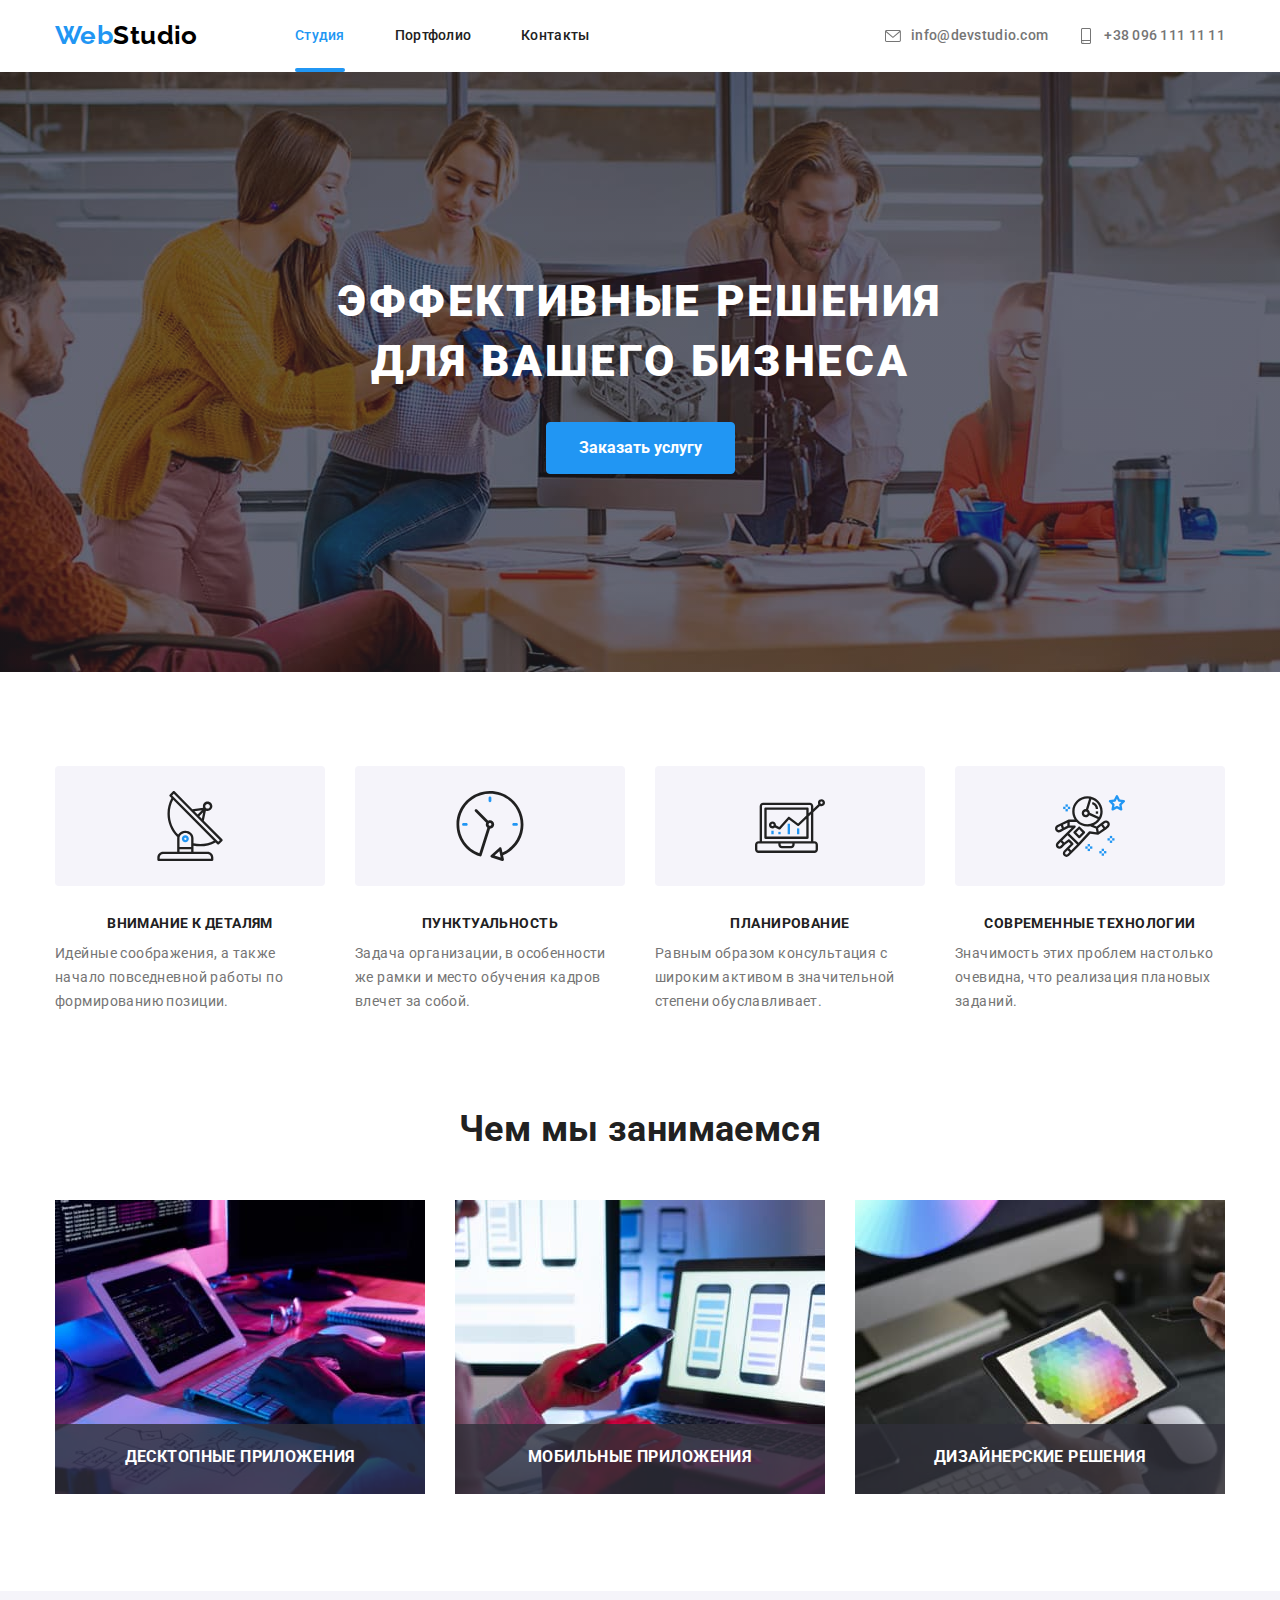
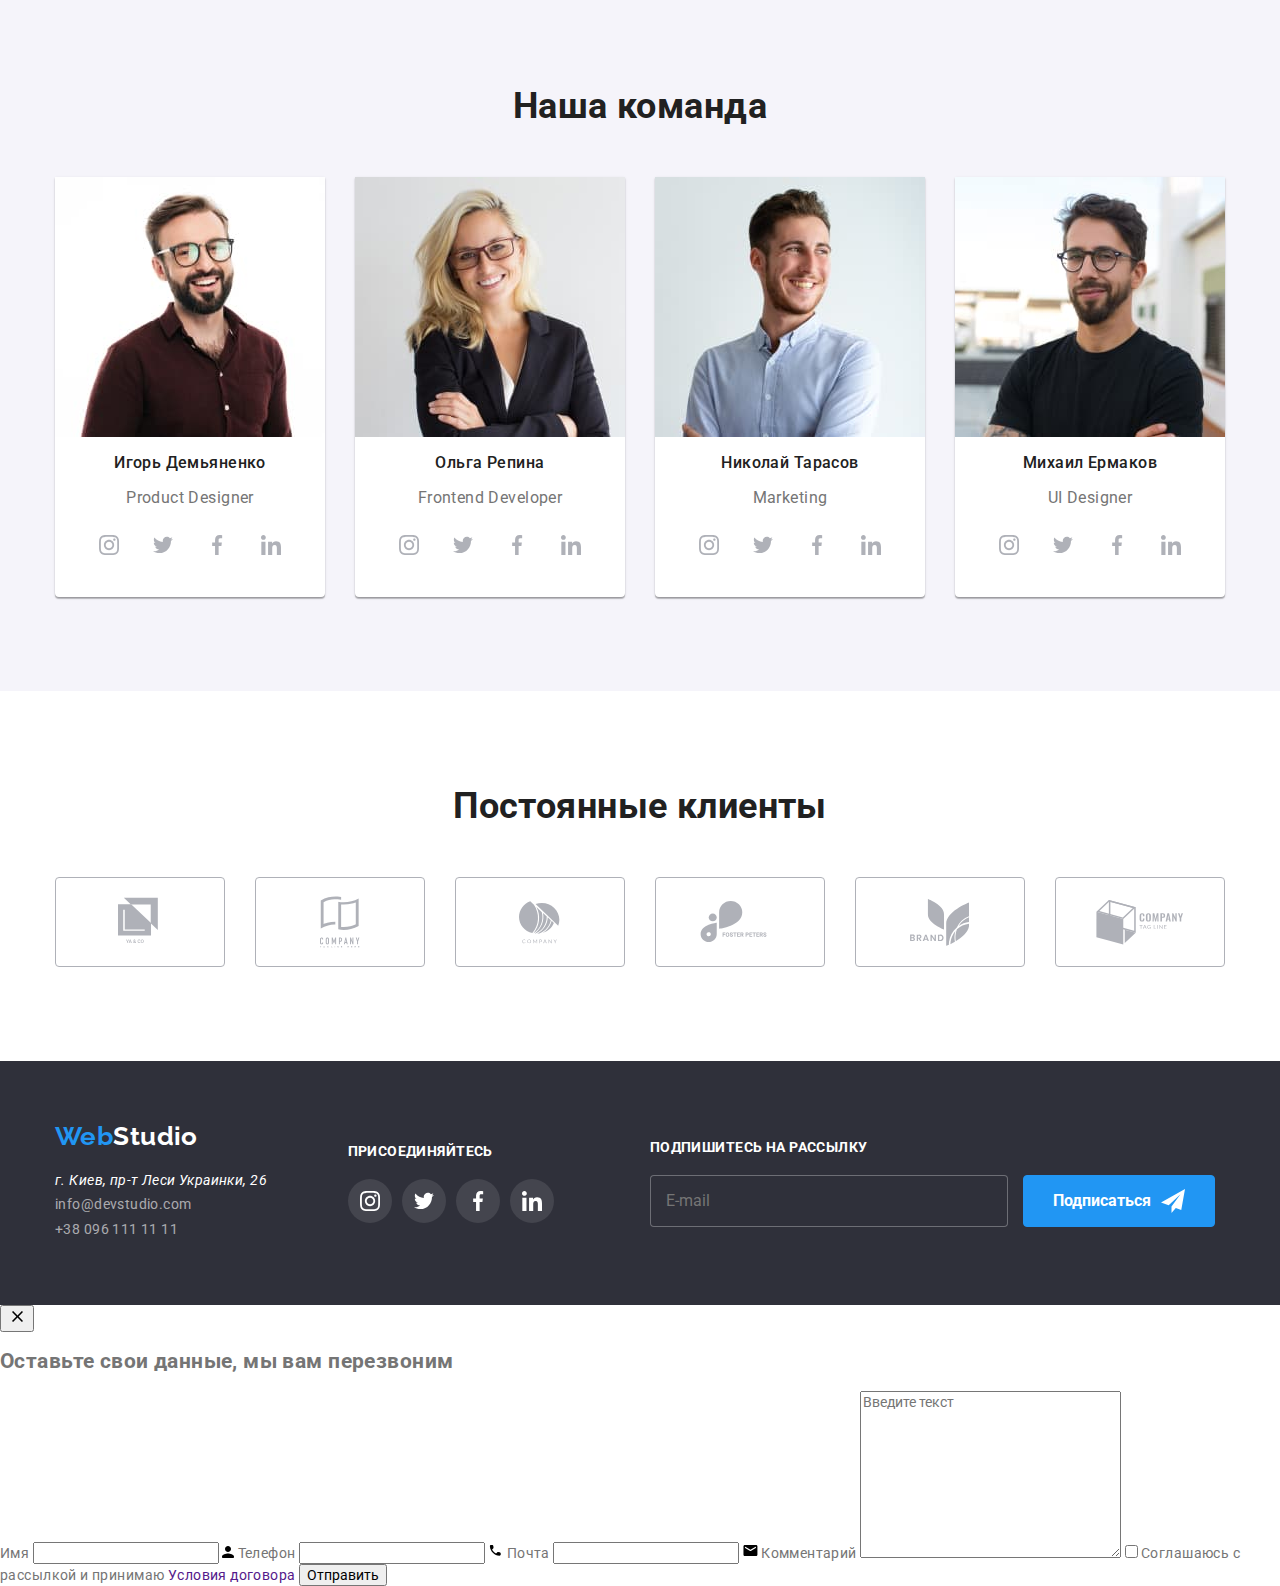
==== commit 9a120f77: "Adding styler for sections and footer" ====
--- a/index.html
+++ b/index.html
@@ -151,9 +151,9 @@
           <ul class="team-members">
             <li class="team-member">
               <img
+                class="member-photo"
                 src="./images/ihordemjanenko.jpg"
                 alt="фото Игорь Демьяненко"
-                width="270"
               />
               <h3 class="photo-name">Игорь Демьяненко</h3>
               <p class="position-title">Product Designer</p>
@@ -190,9 +190,9 @@
             </li>
             <li class="team-member">
               <img
+                class="member-photo"
                 src="./images/olharepina.jpg"
                 alt="фото Ольга Репина"
-                width="270"
               />
               <h3 class="photo-name">Ольга Репина</h3>
               <p class="position-title">Frontend Developer</p>
@@ -229,9 +229,9 @@
             </li>
             <li class="team-member">
               <img
+                class="member-photo"
                 src="./images/nikolaytarasov.jpg"
                 alt="фото Николай Тарасов"
-                width="270"
               />
               <h3 class="photo-name">Николай Тарасов</h3>
               <p class="position-title">Marketing</p>
@@ -268,9 +268,9 @@
             </li>
             <li class="team-member">
               <img
+                class="member-photo"
                 src="./images/mihailjermakov.jpg"
                 alt="фото Михаил Ермаков"
-                width="270"
               />
               <h3 class="photo-name">Михаил Ермаков</h3>
               <p class="position-title">UI Designer</p>
--- a/css/main.min.css
+++ b/css/main.min.css
@@ -1,2 +1,2 @@
-body{font-family:Roboto,sans-serif;font-style:normal;font-size:14px;letter-spacing:.03em;color:#757575;background-color:#ffffff}body ul{list-style:none}body a{text-decoration:none}body img{display:block;max-width:100%;height:auto}.container{padding-left:15px;padding-right:15px;margin-right:auto;margin-left:auto}@media screen and (min-width: 480px){.container{width:480px}}@media screen and (min-width: 768px){.container{width:768px}}@media screen and (min-width: 1200px){.container{width:1200px}}.logo{color:#2196f3;font-family:Raleway, sans-serif;font-weight:700;font-size:24px;line-height:1.17;text-decoration:none;display:-webkit-box;display:-ms-flexbox;display:flex;-webkit-box-align:center;-ms-flex-align:center;align-items:center;-webkit-box-pack:start;-ms-flex-pack:start;justify-content:flex-start}@media screen and (min-width: 1200px){.logo{font-size:26px;line-height:1.2}}.logostudio{color:#000000}footer .logostudio{color:#ffffff}.page-header{position:relative;display:-webkit-box;display:-ms-flexbox;display:flex;-webkit-box-pack:justify;-ms-flex-pack:justify;justify-content:space-between;padding-top:16px;padding-bottom:16px;border-bottom:1px solid #ececec}@media screen and (min-width: 768px){.page-header{padding-top:0px;padding-bottom:0px}}.menu-button{display:-webkit-inline-box;display:-ms-inline-flexbox;display:inline-flex;margin:0;padding:0;outline:none;border:none;background-color:transparent}@media screen and (min-width: 768px){.menu-button{display:none}}.menu-button:hover .icon-menu,.menu-button:focus .icon-menu{fill:#2196f3}.menu-button.is-open .icon-menu{display:none}.menu-button .icon-cross{display:none}.menu-button.is-open .icon-cross{display:block}.menu-button.is-open:hover .icon-cross,.menu-button.is-open:hover .icon-cross{fill:#2196f3}.navigation{display:none}.navigation.is-open{position:absolute;display:-webkit-box;display:-ms-flexbox;display:flex;-webkit-box-orient:vertical;-webkit-box-direction:normal;-ms-flex-direction:column;flex-direction:column;padding-top:60px;padding-bottom:44px;background-color:#ffffff;top:100%;left:0;width:100%;-webkit-transform:translateY(1px);transform:translateY(1px)}@media screen and (min-width: 768px){.navigation{width:520px;display:-webkit-box;display:-ms-flexbox;display:flex;position:relative;-webkit-box-pack:justify;-ms-flex-pack:justify;justify-content:space-between}}@media screen and (min-width: 1200px){.navigation{width:930px}}.site-nav.list{display:-webkit-box;display:-ms-flexbox;display:flex;-webkit-box-orient:vertical;-webkit-box-direction:normal;-ms-flex-direction:column;flex-direction:column;-webkit-box-pack:center;-ms-flex-pack:center;justify-content:center;padding:0;margin-bottom:20px;margin-top:0}@media screen and (min-width: 768px){.site-nav.list{display:-webkit-inline-box;display:-ms-inline-flexbox;display:inline-flex;-webkit-box-orient:horizontal;-webkit-box-direction:normal;-ms-flex-direction:row;flex-direction:row;-webkit-box-pack:justify;-ms-flex-pack:justify;justify-content:space-between;-webkit-box-align:center;-ms-flex-align:center;align-items:center;margin-bottom:0px}}.site-nav .item{display:-webkit-inline-box;display:-ms-inline-flexbox;display:inline-flex;-webkit-box-pack:center;-ms-flex-pack:center;justify-content:center;position:relative;text-align:center;margin-bottom:40px}@media screen and (min-width: 768px){.site-nav .item{margin-right:50px;margin-bottom:0}}.site-nav .link{display:-webkit-inline-box;display:-ms-inline-flexbox;display:inline-flex;-webkit-box-pack:center;-ms-flex-pack:center;justify-content:center;position:relative;color:#212121;font-weight:500;font-size:18px;line-height:1.17;letter-spacing:0.02em;padding-bottom:8px;-webkit-transition:color 250ms cubic-bezier(0.4, 0, 0.2, 1);transition:color 250ms cubic-bezier(0.4, 0, 0.2, 1)}.site-nav .link:hover,.site-nav .link:focus{color:#2196f3;text-decoration:none}@media screen and (min-width: 768px){.site-nav .link{padding-top:28px;padding-bottom:28px;font-size:14px;line-height:1.14}}.link.current{color:#2196f3}.link.current::after{position:absolute;display:inline-block;bottom:0;left:0;width:100%;content:"";height:4px;border-radius:2px;background-color:#2196f3}.header-address{display:-webkit-box;display:-ms-flexbox;display:flex;-webkit-box-pack:space-evenly;-ms-flex-pack:space-evenly;justify-content:space-evenly;-webkit-box-orient:vertical;-webkit-box-direction:normal;-ms-flex-direction:column;flex-direction:column}@media screen and (min-width: 1200px){.header-address{-webkit-box-orient:horizontal;-webkit-box-direction:normal;-ms-flex-direction:row;flex-direction:row;-webkit-box-align:center;-ms-flex-align:center;align-items:center}}.header-address .link{display:-webkit-inline-box;display:-ms-inline-flexbox;display:inline-flex;-webkit-box-pack:center;-ms-flex-pack:center;justify-content:center;margin-bottom:16px;color:#757575;font-weight:500;font-size:18px;line-height:1.17;letter-spacing:0.02em;font-style:normal;fill:#757575;-webkit-transition:fill 250ms cubic-bezier(0.4, 0, 0.2, 1),color 250ms cubic-bezier(0.4, 0, 0.2, 1);transition:fill 250ms cubic-bezier(0.4, 0, 0.2, 1),color 250ms cubic-bezier(0.4, 0, 0.2, 1)}.header-address .link:hover,.header-address .link:focus{color:#2196f3;fill:#2196f3}@media screen and (min-width: 768px){.header-address .link{margin-bottom:0;-webkit-box-pack:start;-ms-flex-pack:start;justify-content:flex-start;font-size:12px}}@media screen and (min-width: 1200px){.header-address .link{margin-left:30px;-webkit-box-pack:end;-ms-flex-pack:end;justify-content:flex-end;font-size:14px;line-height:1.14}}.address-icon{display:block;margin-right:10px}@media screen and (min-width: 768px){.address-icon{width:14px;height:14px}}@media screen and (min-width: 1200px){.address-icon{width:16px;height:16px}}.main-section{text-align:center;max-width:1600px;max-height:600px;margin-left:auto;margin-right:auto;background-image:-webkit-gradient(linear, left top, right top, from(rgba(47,48,58,0.4)), to(rgba(47,48,58,0.4))),url("../images/heroimage.jpg");background-image:linear-gradient(to right, rgba(47,48,58,0.4), rgba(47,48,58,0.4)),url("../images/heroimage.jpg");background-repeat:no-repeat;background-position:center;padding-top:200px;padding-bottom:200px;background-color:var(--bg-secondary-color)}.main-title{margin-top:0;margin-bottom:30px;color:#ffffff;font-weight:900;font-size:44px;line-height:1.36;text-align:center;letter-spacing:0.06em;text-transform:uppercase}.order-button{display:inline-block;text-align:center;padding:10px 32px;border:1px solid var(--accent-color);border-radius:4px;color:#ffffff;font-weight:700;font-size:16px;line-height:1.88;text-decoration:none;background-color:#2196f3;-webkit-transition:color 250ms cubic-bezier(0.4, 0, 0.2, 1),background-color 250ms cubic-bezier(0.4, 0, 0.2, 1);transition:color 250ms cubic-bezier(0.4, 0, 0.2, 1),background-color 250ms cubic-bezier(0.4, 0, 0.2, 1)}.order-button:hover{color:#2196f3;background:#ffffff;outline:#ffffff}.order-button:focus{outline:none}
+.activities,.team-members,.clients{list-style:none}.activity-item img{display:block;max-width:100%;height:auto}.section-title{text-align:center;margin-top:0;margin-bottom:50px;font-weight:700;font-size:36px;line-height:1.17;color:#212121}body{font-family:Roboto,sans-serif;font-style:normal;font-size:14px;letter-spacing:.03em;color:#757575;background-color:#ffffff}body ul{list-style:none}body a{text-decoration:none}body img{display:block;max-width:100%;height:auto}.container{padding-left:15px;padding-right:15px;margin-right:auto;margin-left:auto}@media screen and (min-width: 480px){.container{width:480px}}@media screen and (min-width: 768px){.container{width:768px}}@media screen and (min-width: 1200px){.container{width:1200px}}.logo{color:#2196f3;font-family:Raleway, sans-serif;font-weight:700;font-size:24px;line-height:1.17;text-decoration:none;display:-webkit-box;display:-ms-flexbox;display:flex;-webkit-box-align:center;-ms-flex-align:center;align-items:center;-webkit-box-pack:start;-ms-flex-pack:start;justify-content:flex-start}@media screen and (min-width: 1200px){.logo{font-size:26px;line-height:1.2}}.logostudio{color:#000000}footer .logostudio{color:#ffffff}.page-header{position:relative;display:-webkit-box;display:-ms-flexbox;display:flex;-webkit-box-pack:justify;-ms-flex-pack:justify;justify-content:space-between;padding-top:16px;padding-bottom:16px}@media screen and (min-width: 768px){.page-header{padding-top:0px;padding-bottom:0px}}.menu-button{display:-webkit-inline-box;display:-ms-inline-flexbox;display:inline-flex;margin:0;padding:0;outline:none;border:none;background-color:transparent}@media screen and (min-width: 768px){.menu-button{display:none}}.menu-button:hover .icon-menu,.menu-button:focus .icon-menu{fill:#2196f3}.menu-button.is-open .icon-menu{display:none}.menu-button .icon-cross{display:none}.menu-button.is-open .icon-cross{display:block}.menu-button.is-open:hover .icon-cross,.menu-button.is-open:hover .icon-cross{fill:#2196f3}.navigation{display:none}.navigation.is-open{position:absolute;display:-webkit-box;display:-ms-flexbox;display:flex;-webkit-box-orient:vertical;-webkit-box-direction:normal;-ms-flex-direction:column;flex-direction:column;padding-top:60px;padding-bottom:44px;background-color:#ffffff;border-top:1px solid #ececec;top:100%;left:0;width:100%;-webkit-transform:translateY(0);transform:translateY(0)}@media screen and (min-width: 768px){.navigation{width:520px;display:-webkit-box;display:-ms-flexbox;display:flex;position:relative;-webkit-box-pack:justify;-ms-flex-pack:justify;justify-content:space-between}}@media screen and (min-width: 1200px){.navigation{width:930px}}.site-nav.list{display:-webkit-box;display:-ms-flexbox;display:flex;-webkit-box-orient:vertical;-webkit-box-direction:normal;-ms-flex-direction:column;flex-direction:column;-webkit-box-pack:center;-ms-flex-pack:center;justify-content:center;padding:0;margin-bottom:20px;margin-top:0}@media screen and (min-width: 768px){.site-nav.list{display:-webkit-inline-box;display:-ms-inline-flexbox;display:inline-flex;-webkit-box-orient:horizontal;-webkit-box-direction:normal;-ms-flex-direction:row;flex-direction:row;-webkit-box-pack:justify;-ms-flex-pack:justify;justify-content:space-between;-webkit-box-align:center;-ms-flex-align:center;align-items:center;margin-bottom:0px}}.site-nav .item{display:-webkit-inline-box;display:-ms-inline-flexbox;display:inline-flex;-webkit-box-pack:center;-ms-flex-pack:center;justify-content:center;position:relative;text-align:center;margin-bottom:40px}@media screen and (min-width: 768px){.site-nav .item{margin-right:50px;margin-bottom:0}}.site-nav .link{display:-webkit-inline-box;display:-ms-inline-flexbox;display:inline-flex;-webkit-box-pack:center;-ms-flex-pack:center;justify-content:center;position:relative;color:#212121;font-weight:500;font-size:18px;line-height:1.17;letter-spacing:0.02em;padding-bottom:8px;-webkit-transition:color 250ms cubic-bezier(0.4, 0, 0.2, 1);transition:color 250ms cubic-bezier(0.4, 0, 0.2, 1)}.site-nav .link:hover,.site-nav .link:focus{color:#2196f3;text-decoration:none}@media screen and (min-width: 768px){.site-nav .link{padding-top:28px;padding-bottom:28px;font-size:14px;line-height:1.14}}.link.current{color:#2196f3}.link.current::after{position:absolute;display:inline-block;bottom:0;left:0;width:100%;content:"";height:4px;border-radius:2px;background-color:#2196f3}.header-address{display:-webkit-box;display:-ms-flexbox;display:flex;-webkit-box-pack:space-evenly;-ms-flex-pack:space-evenly;justify-content:space-evenly;-webkit-box-orient:vertical;-webkit-box-direction:normal;-ms-flex-direction:column;flex-direction:column}@media screen and (min-width: 1200px){.header-address{-webkit-box-orient:horizontal;-webkit-box-direction:normal;-ms-flex-direction:row;flex-direction:row;-webkit-box-align:center;-ms-flex-align:center;align-items:center}}.header-address .link{display:-webkit-inline-box;display:-ms-inline-flexbox;display:inline-flex;-webkit-box-pack:center;-ms-flex-pack:center;justify-content:center;margin-bottom:16px;color:#757575;font-weight:500;font-size:18px;line-height:1.17;letter-spacing:0.02em;font-style:normal;fill:#757575;-webkit-transition:fill 250ms cubic-bezier(0.4, 0, 0.2, 1),color 250ms cubic-bezier(0.4, 0, 0.2, 1);transition:fill 250ms cubic-bezier(0.4, 0, 0.2, 1),color 250ms cubic-bezier(0.4, 0, 0.2, 1)}.header-address .link:hover,.header-address .link:focus{color:#2196f3;fill:#2196f3}@media screen and (min-width: 768px){.header-address .link{margin-bottom:0;-webkit-box-pack:start;-ms-flex-pack:start;justify-content:flex-start;font-size:12px}}@media screen and (min-width: 1200px){.header-address .link{margin-left:30px;-webkit-box-pack:end;-ms-flex-pack:end;justify-content:flex-end;font-size:14px;line-height:1.14}}.address-icon{display:block;margin-right:10px}@media screen and (min-width: 768px){.address-icon{width:14px;height:14px}}@media screen and (min-width: 1200px){.address-icon{width:16px;height:16px}}.main-section{text-align:center;max-width:1600px;max-height:600px;margin-left:auto;margin-right:auto;background-image:-webkit-gradient(linear, left top, right top, from(rgba(47,48,58,0.4)), to(rgba(47,48,58,0.4))),url("../images/heroimage.jpg");background-image:linear-gradient(to right, rgba(47,48,58,0.4), rgba(47,48,58,0.4)),url("../images/heroimage.jpg");background-repeat:no-repeat;background-position:center;padding-top:200px;padding-bottom:200px;background-color:#2f303a}.main-title{margin-top:0;margin-bottom:30px;color:#ffffff;font-weight:900;font-size:26px;line-height:1.62;text-align:center;letter-spacing:0.06em;text-transform:uppercase}@media screen and (min-width: 1200px){.main-title{font-size:44px;line-height:1.36}}.order-button{display:inline-block;text-align:center;padding:10px 32px;border:1px solid #2196f3;border-radius:4px;color:#ffffff;font-weight:700;font-size:16px;line-height:1.88;text-decoration:none;background-color:#2196f3;-webkit-transition:color 250ms cubic-bezier(0.4, 0, 0.2, 1),background-color 250ms cubic-bezier(0.4, 0, 0.2, 1);transition:color 250ms cubic-bezier(0.4, 0, 0.2, 1),background-color 250ms cubic-bezier(0.4, 0, 0.2, 1)}.order-button:hover{color:#2196f3;background:#ffffff;outline:#ffffff;border:none}.order-button:focus{outline:none;border:none}.advantages-section{padding-top:45px;padding-bottom:45px}@media screen and (min-width: 1200px){.advantages-section{padding-top:94px;padding-bottom:94px}}.advantages{list-style:none;display:-webkit-box;display:-ms-flexbox;display:flex;-ms-flex-wrap:wrap;flex-wrap:wrap;padding:0}@media screen and (min-width: 768px){.advantages{margin:-15px}}.advantage-item{margin-bottom:30px}.advantage-item .text{display:inline;margin-top:0;font-size:14px;line-height:1.71}@media screen and (min-width: 768px){.advantage-item{width:calc(100% / 2 - 30px);margin:15px}}@media screen and (min-width: 1200px){.advantage-item{width:calc(100% / 4 - 30px)}}.advantage-title{margin-top:0;margin-bottom:10px;text-align:center;color:#212121;font-weight:700;font-size:14px;line-height:1.14;text-transform:uppercase}.advantage-icon{display:-webkit-box;display:-ms-flexbox;display:flex;content:"";width:100%;height:120px;border-radius:4px;background-color:#f5f4fa;padding-bottom:25px;padding-top:25px;margin-bottom:30px}.activities-section{padding-bottom:94px}@media screen and (max-width: 1199px){.activities-section{display:none}}.activities{display:-webkit-inline-box;display:-ms-inline-flexbox;display:inline-flex;margin-top:0;margin-bottom:0;padding:0}.activity-item{width:calc((100% - 60px) / 3);margin-right:30px;position:relative;color:#ffffff;text-transform:uppercase;text-align:center}.activity-item::before{position:absolute;content:"";margin:0;padding:0;width:100%;height:70px;bottom:0;left:0;background-color:rgba(47,48,58,0.8)}.activity-item:nth-child(3n){margin-right:0}.activity-title{position:absolute;display:block;margin:0;padding:0;bottom:27px;width:370px}.section-team{background-color:#f5f4fa;padding-top:60px;padding-bottom:60px}@media screen and (min-width: 1200px){.section-team{padding-top:94px;padding-bottom:94px}}.team-members{display:-webkit-box;display:-ms-flexbox;display:flex;-ms-flex-wrap:wrap;flex-wrap:wrap;margin-top:0;margin-bottom:0px;padding:0}@media screen and (min-width: 768px){.team-members{margin:-15px}}.team-member{width:100%;margin-bottom:30px;background-color:#ffffff;border-radius:0px 0px 4px 4px;-webkit-box-shadow:0px 1px 3px rgba(0,0,0,0.12),0px 1px 1px rgba(0,0,0,0.14),0px 2px 1px rgba(0,0,0,0.2);box-shadow:0px 1px 3px rgba(0,0,0,0.12),0px 1px 1px rgba(0,0,0,0.14),0px 2px 1px rgba(0,0,0,0.2)}@media screen and (min-width: 768px){.team-member{width:calc(100% / 2 - 30px);margin:15px}}@media screen and (min-width: 1200px){.team-member{width:calc(100% / 4 - 30px)}}.member-photo{width:100%}.photo-name{font-weight:500;font-size:16px;line-height:1.19;text-align:center;color:#212121}.position-title{font-size:16px;line-height:1.19;text-align:center}.social-links{display:-webkit-box;display:-ms-flexbox;display:flex;list-style:none;padding:0;margin-left:auto;margin-right:auto;margin-bottom:30px;width:206px;height:44px}.social-links .link{width:calc((100% - 30px) / 4);margin-right:10px;border-radius:50%}.social-links .link:nth-child(4n){margin-right:0}.link-icon{display:-webkit-box;display:-ms-flexbox;display:flex;-webkit-box-pack:center;-ms-flex-pack:center;justify-content:center;-webkit-box-align:center;-ms-flex-align:center;align-items:center;height:44px;width:44px;border-radius:50%;fill:#afb1b8;-webkit-transition:background-color 250ms cubic-bezier(0.4, 0, 0.2, 1),fill 250ms cubic-bezier(0.4, 0, 0.2, 1);transition:background-color 250ms cubic-bezier(0.4, 0, 0.2, 1),fill 250ms cubic-bezier(0.4, 0, 0.2, 1)}.link-icon:hover,.link-icon:focus{background-color:#2196f3;fill:#ffffff}.client-section{padding-top:94px;padding-bottom:94px}.clients{display:-webkit-box;display:-ms-flexbox;display:flex;-ms-flex-wrap:wrap;flex-wrap:wrap;padding:0;margin:-15px}.client{width:calc(100% / 2 - 30px);margin:15px}@media screen and (min-width: 768px){.client{width:calc(100% / 3 - 30px)}}@media screen and (min-width: 1200px){.client{width:calc(100% / 6 - 30px)}}.client-link{display:-webkit-box;display:-ms-flexbox;display:flex;-webkit-box-pack:center;-ms-flex-pack:center;justify-content:center;-webkit-box-align:center;-ms-flex-align:center;align-items:center;height:90px;border-radius:4px;border:1px solid #afb1b8;fill:#afb1b8;-webkit-transition:border 250ms cubic-bezier(0.4, 0, 0.2, 1),fill 250ms cubic-bezier(0.4, 0, 0.2, 1);transition:border 250ms cubic-bezier(0.4, 0, 0.2, 1),fill 250ms cubic-bezier(0.4, 0, 0.2, 1)}.client-link:hover{border:1px solid #2196f3;fill:#2196f3}footer{padding-top:60px;padding-bottom:60px;background-color:#2f303a;color:#ffffff;font-style:normal}@media screen and (min-width: 768px){footer .container{display:-webkit-box;display:-ms-flexbox;display:flex;-ms-flex-wrap:wrap;flex-wrap:wrap}}@media screen and (min-width: 1200px){footer .container{display:-webkit-box;display:-ms-flexbox;display:flex;-webkit-box-orient:horizontal;-webkit-box-direction:normal;-ms-flex-direction:row;flex-direction:row;-ms-flex-wrap:nowrap;flex-wrap:nowrap}}footer .link-icon{background-color:rgba(255,255,255,0.1);fill:#ffffff}footer .logo{display:block;margin-left:auto;margin-right:auto}.contact{display:block;text-align:center;margin-bottom:52px}@media screen and (min-width: 768px){.contact{width:50%}}@media screen and (min-width: 1200px){.contact{width:25%;text-align:left;margin-bottom:0}}.footer-address.list{padding-left:0;margin-top:0;margin-bottom:0;display:inline-block;font-style:normal}.footer-address .link{color:rgba(255,255,255,0.6);text-decoration:none}.footer-address p{margin-top:20px;margin-bottom:0;font-style:italic}.address-line{text-decoration:none;margin-bottom:8px}.joinus{text-transform:uppercase;width:100%;text-align:center;margin-bottom:60px}@media screen and (min-width: 768px){.joinus{width:50%}}@media screen and (min-width: 1200px){.joinus{width:25%;-ms-flex-item-align:center;-ms-grid-row-align:center;align-self:center;text-align:left;margin-bottom:0}.joinus .social-links{margin:20px 0 0 0}}.subscribe{display:block;text-align:center;text-transform:uppercase}@media screen and (min-width: 768px){.subscribe{margin-left:auto;margin:auto}}@media screen and (min-width: 1200px){.subscribe{display:inline-block;text-align:left}}.subscribe button{padding:10px 29px;border:1px solid #2196f3;border-radius:4px;color:#ffffff;fill:#ffffff;font-weight:700;font-size:16px;line-height:1.88;text-decoration:none;background-color:#2196f3;-webkit-transition:border 250ms cubic-bezier(0.4, 0, 0.2, 1),background-color 250ms cubic-bezier(0.4, 0, 0.2, 1),fill 250ms cubic-bezier(0.4, 0, 0.2, 1),color 250ms cubic-bezier(0.4, 0, 0.2, 1);transition:border 250ms cubic-bezier(0.4, 0, 0.2, 1),background-color 250ms cubic-bezier(0.4, 0, 0.2, 1),fill 250ms cubic-bezier(0.4, 0, 0.2, 1),color 250ms cubic-bezier(0.4, 0, 0.2, 1)}.subscribe button:hover,.subscribe button:focus{fill:#2196f3;border:1px solid #ffffff;background-color:#ffffff;color:#2196f3}@media screen and (min-width: 1200px){.subscribe button{display:-webkit-inline-box;display:-ms-inline-flexbox;display:inline-flex;-webkit-box-align:center;-ms-flex-align:center;align-items:center;margin-left:12px}}.subscribe input{margin-top:20px;margin-bottom:20px;width:100%;background-color:#2f303a;border:1px solid rgba(255,255,255,0.3);border-radius:4px;padding:15px;font-size:16px;line-height:1.25;color:rgba(255,255,255,0.6);font-family:Roboto,sans-serif;font-style:normal;font-weight:normal;font-size:16px;line-height:1.25;letter-spacing:1.25}@media screen and (min-width: 1200px){.subscribe input{width:358px;margin-bottom:0}}.subscribe-icon{margin-left:10px}@media screen and (min-width: 1200px){.subscribe-action{-ms-flex-wrap:nowrap;flex-wrap:nowrap}}
 /*# sourceMappingURL=main.min.css.map */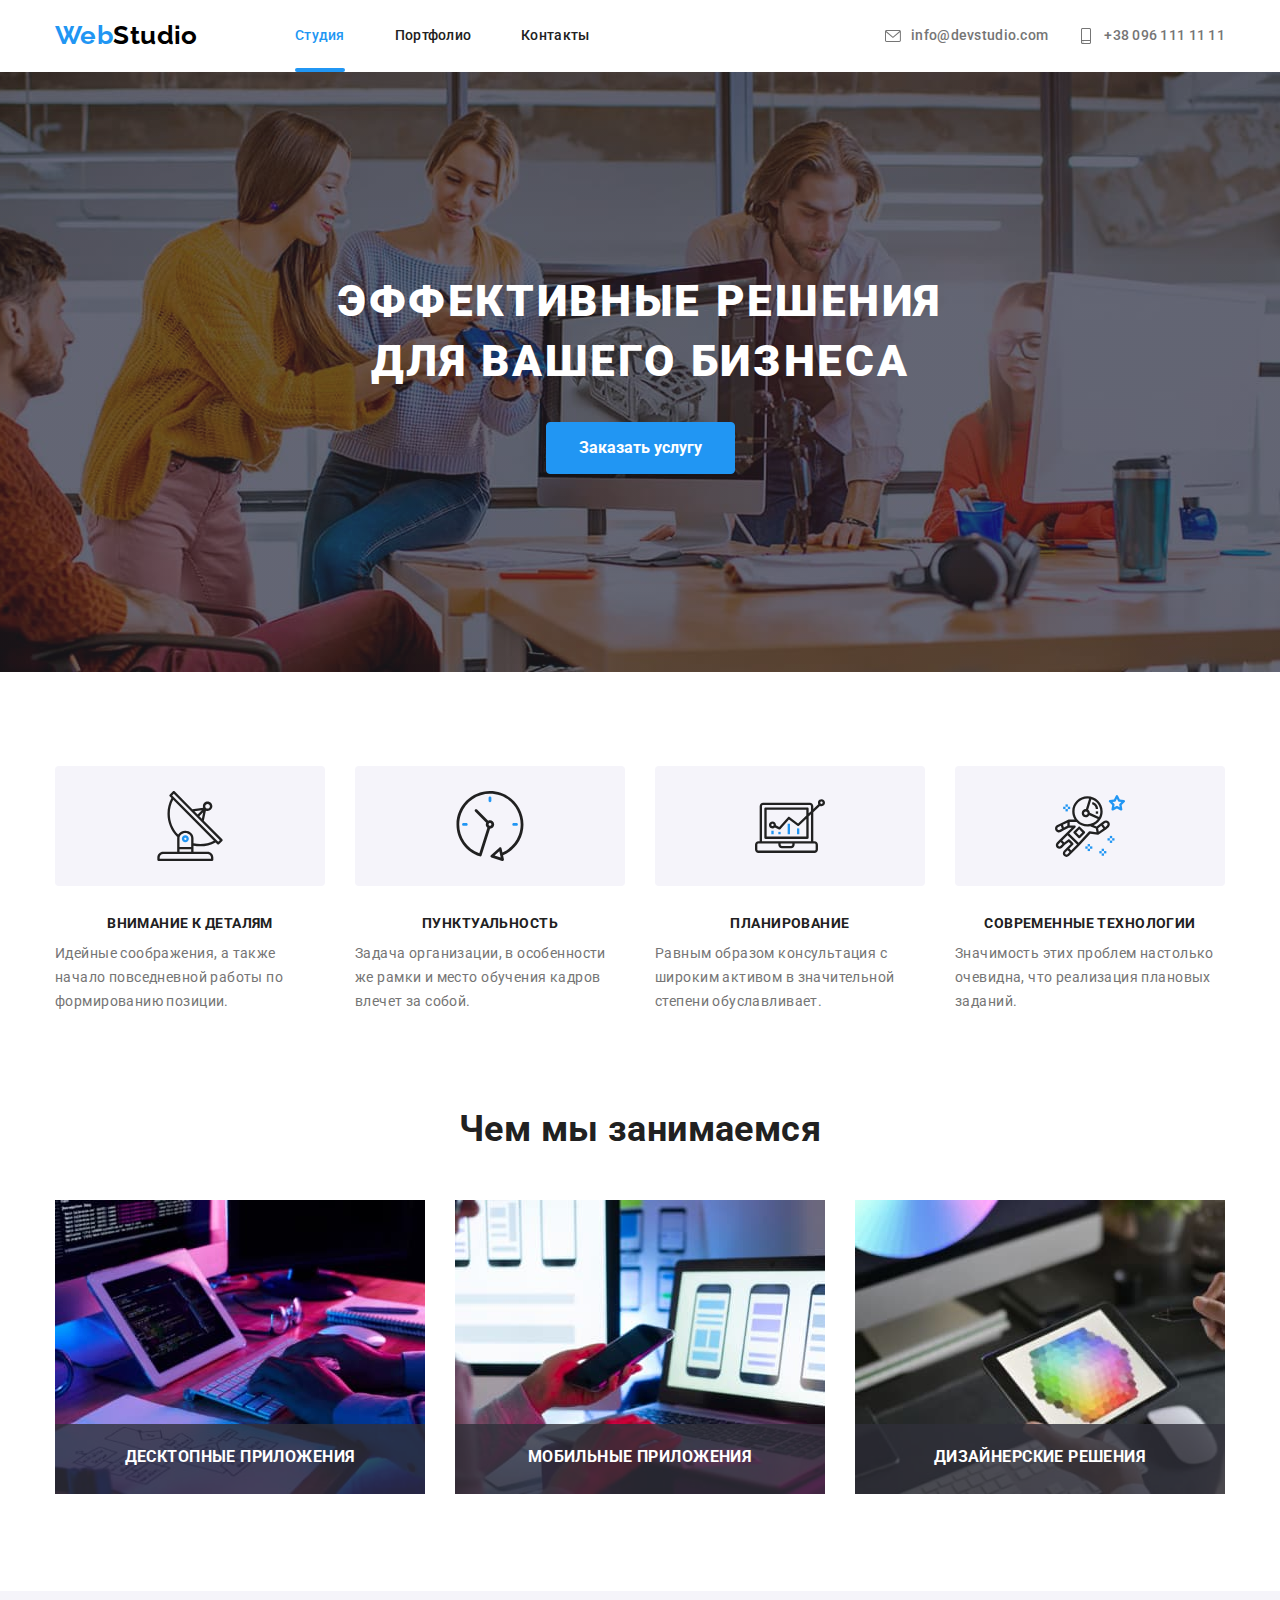
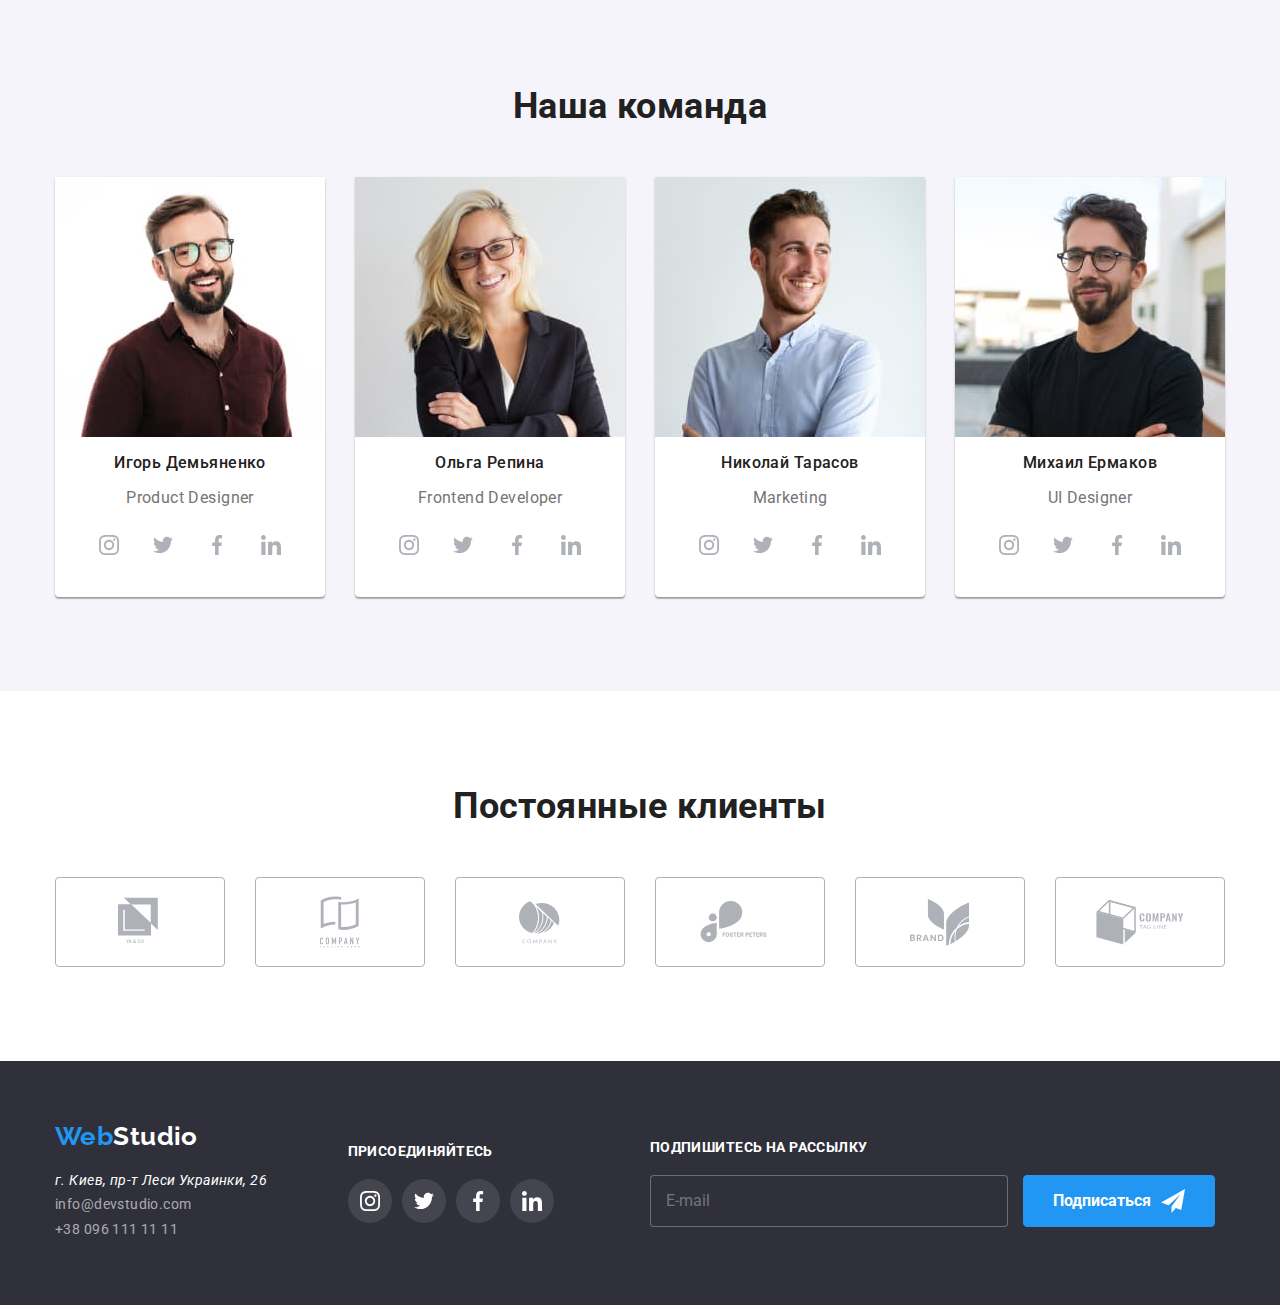
==== commit 5ecf51f9: "Adding pictures, fixing" ====
--- a/index.html
+++ b/index.html
@@ -129,16 +129,37 @@
           <h2 class="section-title">Чем мы занимаемся</h2>
           <ul class="activities">
             <li class="activity-item">
-              <img src="./images/img1.jpg" alt="рабочий стол" width="370" />
+              <picture>
+                <source
+                  srcset="./images/img1.jpg 1x, ./images/img1@2x.jpg 2x"
+                  media="(min-width: 1200px)"
+                />
+
+                <img src="./images/img1.jpg" alt="рабочий стол" width="370" />
+              </picture>
               <h3 class="activity-title">Десктопные приложения</h3>
             </li>
             <li class="activity-item">
-              <img src="./images/img2.jpg" alt="рабочий экран" width="370" />
-
+              <picture>
+                <source
+                  srcset="./images/img2.jpg 1x, ./images/img2@2x.jpg 2x"
+                  media="(min-width: 1200px)"
+                />
+
+                <img src="./images/img2.jpg" alt="рабочий стол" width="370" />
+              </picture>
               <h3 class="activity-title">Мобильные приложения</h3>
             </li>
             <li class="activity-item">
-              <img src="./images/img3.jpg" alt="экран планшета" width="370" />
+              <picture>
+                <source
+                  srcset="./images/img3.jpg 1x, ./images/img3@2x.jpg 2x"
+                  media="(min-width: 1200px)"
+                />
+
+                <img src="./images/img3.jpg" alt="экран планшета" width="370" />
+              </picture>
+
               <h3 class="activity-title">Дизайнерские решения</h3>
             </li>
           </ul>
@@ -150,11 +171,35 @@
           <h2 class="section-title">Наша команда</h2>
           <ul class="team-members">
             <li class="team-member">
-              <img
-                class="member-photo"
-                src="./images/ihordemjanenko.jpg"
-                alt="фото Игорь Демьяненко"
-              />
+              <picture>
+                <source
+                  srcset="
+                    ./images/ihordemjanenko.jpg    1x,
+                    ./images/ihordemjanenko@2x.jpg 2x
+                  "
+                  media="(min-width: 1200px)"
+                />
+                <source
+                  srcset="
+                    ./images/tab/ihordemjanenkotab.jpg    1x,
+                    ./images/tab/ihordemjanenkotab@2x.jpg 2x
+                  "
+                  media="(min-width: 768px)"
+                />
+                <source
+                  srcset="
+                    ./images/mob/ihordemjanenkomob.jpg    1x,
+                    ./images/mob/ihordemjanenkomob@2x.jpg 2x
+                  "
+                  media="(max-width: 480px)"
+                />
+                <img
+                  class="member-photo"
+                  src="./images/ihordemjanenko.jpg"
+                  alt="фото Игорь Демьяненко"
+                />
+              </picture>
+
               <h3 class="photo-name">Игорь Демьяненко</h3>
               <p class="position-title">Product Designer</p>
               <ul class="social-links">
@@ -189,11 +234,34 @@
               </ul>
             </li>
             <li class="team-member">
-              <img
-                class="member-photo"
-                src="./images/olharepina.jpg"
-                alt="фото Ольга Репина"
-              />
+              <picture>
+                <source
+                  srcset="
+                    ./images/olharepina.jpg    1x,
+                    ./images/olharepina@2x.jpg 2x
+                  "
+                  media="(min-width: 1200px)"
+                />
+                <source
+                  srcset="
+                    ./images/tab/olharepinatab.jpg    1x,
+                    ./images/tab/olharepinatab@2x.jpg 2x
+                  "
+                  media="(min-width: 768px)"
+                />
+                <source
+                  srcset="
+                    ./images/mob/olharepinamob.jpg    1x,
+                    ./images/mob/olharepinamob@2x.jpg 2x
+                  "
+                  media="(max-width: 480px)"
+                />
+                <img
+                  class="member-photo"
+                  src="./images/olharepina.jpg"
+                  alt="фото Ольга Репина"
+                />
+              </picture>
               <h3 class="photo-name">Ольга Репина</h3>
               <p class="position-title">Frontend Developer</p>
               <ul class="social-links">
@@ -228,11 +296,34 @@
               </ul>
             </li>
             <li class="team-member">
-              <img
-                class="member-photo"
-                src="./images/nikolaytarasov.jpg"
-                alt="фото Николай Тарасов"
-              />
+              <picture>
+                <source
+                  srcset="
+                    ./images/nikolaytarasov.jpg    1x,
+                    ./images/nikolaytarasov@2x.jpg 2x
+                  "
+                  media="(min-width: 1200px)"
+                />
+                <source
+                  srcset="
+                    ./images/tab/nikolaytarasovtab.jpg    1x,
+                    ./images/tab/nikolaytarasovtab@2x.jpg 2x
+                  "
+                  media="(min-width: 768px)"
+                />
+                <source
+                  srcset="
+                    ./images/mob/nikolaytarasovmob.jpg    1x,
+                    ./images/mob/nikolaytarasovmob@2x.jpg 2x
+                  "
+                  media="(max-width: 480px)"
+                />
+                <img
+                  class="member-photo"
+                  src="./images/nikolaytarasov.jpg"
+                  alt="фото Николай Тарасов"
+                />
+              </picture>
               <h3 class="photo-name">Николай Тарасов</h3>
               <p class="position-title">Marketing</p>
               <ul class="social-links">
@@ -267,11 +358,34 @@
               </ul>
             </li>
             <li class="team-member">
-              <img
-                class="member-photo"
-                src="./images/mihailjermakov.jpg"
-                alt="фото Михаил Ермаков"
-              />
+              <picture>
+                <source
+                  srcset="
+                    ./images/mihailjermakov.jpg    1x,
+                    ./images/mihailjermakov@2x.jpg 2x
+                  "
+                  media="(min-width: 1200px)"
+                />
+                <source
+                  srcset="
+                    ./images/tab/mihailjermakovtab.jpg    1x,
+                    ./images/tab/mihailjermakovtab@2x.jpg 2x
+                  "
+                  media="(min-width: 768px)"
+                />
+                <source
+                  srcset="
+                    ./images/mob/mihailjermakovmob.jpg    1x,
+                    ./images/mob/mihailjermakovmob@2x.jpg 2x
+                  "
+                  media="(max-width: 767px)"
+                />
+                <img
+                  class="member-photo"
+                  src="./images/mihailjermakov.jpg"
+                  alt="фото Михаил Ермаков"
+                />
+              </picture>
               <h3 class="photo-name">Михаил Ермаков</h3>
               <p class="position-title">UI Designer</p>
               <ul class="social-links">
--- a/css/main.min.css
+++ b/css/main.min.css
@@ -1,2 +1,2 @@
-.activities,.team-members,.clients{list-style:none}.activity-item img{display:block;max-width:100%;height:auto}.section-title{text-align:center;margin-top:0;margin-bottom:50px;font-weight:700;font-size:36px;line-height:1.17;color:#212121}body{font-family:Roboto,sans-serif;font-style:normal;font-size:14px;letter-spacing:.03em;color:#757575;background-color:#ffffff}body ul{list-style:none}body a{text-decoration:none}body img{display:block;max-width:100%;height:auto}.container{padding-left:15px;padding-right:15px;margin-right:auto;margin-left:auto}@media screen and (min-width: 480px){.container{width:480px}}@media screen and (min-width: 768px){.container{width:768px}}@media screen and (min-width: 1200px){.container{width:1200px}}.logo{color:#2196f3;font-family:Raleway, sans-serif;font-weight:700;font-size:24px;line-height:1.17;text-decoration:none;display:-webkit-box;display:-ms-flexbox;display:flex;-webkit-box-align:center;-ms-flex-align:center;align-items:center;-webkit-box-pack:start;-ms-flex-pack:start;justify-content:flex-start}@media screen and (min-width: 1200px){.logo{font-size:26px;line-height:1.2}}.logostudio{color:#000000}footer .logostudio{color:#ffffff}.page-header{position:relative;display:-webkit-box;display:-ms-flexbox;display:flex;-webkit-box-pack:justify;-ms-flex-pack:justify;justify-content:space-between;padding-top:16px;padding-bottom:16px}@media screen and (min-width: 768px){.page-header{padding-top:0px;padding-bottom:0px}}.menu-button{display:-webkit-inline-box;display:-ms-inline-flexbox;display:inline-flex;margin:0;padding:0;outline:none;border:none;background-color:transparent}@media screen and (min-width: 768px){.menu-button{display:none}}.menu-button:hover .icon-menu,.menu-button:focus .icon-menu{fill:#2196f3}.menu-button.is-open .icon-menu{display:none}.menu-button .icon-cross{display:none}.menu-button.is-open .icon-cross{display:block}.menu-button.is-open:hover .icon-cross,.menu-button.is-open:hover .icon-cross{fill:#2196f3}.navigation{display:none}.navigation.is-open{position:absolute;display:-webkit-box;display:-ms-flexbox;display:flex;-webkit-box-orient:vertical;-webkit-box-direction:normal;-ms-flex-direction:column;flex-direction:column;padding-top:60px;padding-bottom:44px;background-color:#ffffff;border-top:1px solid #ececec;top:100%;left:0;width:100%;-webkit-transform:translateY(0);transform:translateY(0)}@media screen and (min-width: 768px){.navigation{width:520px;display:-webkit-box;display:-ms-flexbox;display:flex;position:relative;-webkit-box-pack:justify;-ms-flex-pack:justify;justify-content:space-between}}@media screen and (min-width: 1200px){.navigation{width:930px}}.site-nav.list{display:-webkit-box;display:-ms-flexbox;display:flex;-webkit-box-orient:vertical;-webkit-box-direction:normal;-ms-flex-direction:column;flex-direction:column;-webkit-box-pack:center;-ms-flex-pack:center;justify-content:center;padding:0;margin-bottom:20px;margin-top:0}@media screen and (min-width: 768px){.site-nav.list{display:-webkit-inline-box;display:-ms-inline-flexbox;display:inline-flex;-webkit-box-orient:horizontal;-webkit-box-direction:normal;-ms-flex-direction:row;flex-direction:row;-webkit-box-pack:justify;-ms-flex-pack:justify;justify-content:space-between;-webkit-box-align:center;-ms-flex-align:center;align-items:center;margin-bottom:0px}}.site-nav .item{display:-webkit-inline-box;display:-ms-inline-flexbox;display:inline-flex;-webkit-box-pack:center;-ms-flex-pack:center;justify-content:center;position:relative;text-align:center;margin-bottom:40px}@media screen and (min-width: 768px){.site-nav .item{margin-right:50px;margin-bottom:0}}.site-nav .link{display:-webkit-inline-box;display:-ms-inline-flexbox;display:inline-flex;-webkit-box-pack:center;-ms-flex-pack:center;justify-content:center;position:relative;color:#212121;font-weight:500;font-size:18px;line-height:1.17;letter-spacing:0.02em;padding-bottom:8px;-webkit-transition:color 250ms cubic-bezier(0.4, 0, 0.2, 1);transition:color 250ms cubic-bezier(0.4, 0, 0.2, 1)}.site-nav .link:hover,.site-nav .link:focus{color:#2196f3;text-decoration:none}@media screen and (min-width: 768px){.site-nav .link{padding-top:28px;padding-bottom:28px;font-size:14px;line-height:1.14}}.link.current{color:#2196f3}.link.current::after{position:absolute;display:inline-block;bottom:0;left:0;width:100%;content:"";height:4px;border-radius:2px;background-color:#2196f3}.header-address{display:-webkit-box;display:-ms-flexbox;display:flex;-webkit-box-pack:space-evenly;-ms-flex-pack:space-evenly;justify-content:space-evenly;-webkit-box-orient:vertical;-webkit-box-direction:normal;-ms-flex-direction:column;flex-direction:column}@media screen and (min-width: 1200px){.header-address{-webkit-box-orient:horizontal;-webkit-box-direction:normal;-ms-flex-direction:row;flex-direction:row;-webkit-box-align:center;-ms-flex-align:center;align-items:center}}.header-address .link{display:-webkit-inline-box;display:-ms-inline-flexbox;display:inline-flex;-webkit-box-pack:center;-ms-flex-pack:center;justify-content:center;margin-bottom:16px;color:#757575;font-weight:500;font-size:18px;line-height:1.17;letter-spacing:0.02em;font-style:normal;fill:#757575;-webkit-transition:fill 250ms cubic-bezier(0.4, 0, 0.2, 1),color 250ms cubic-bezier(0.4, 0, 0.2, 1);transition:fill 250ms cubic-bezier(0.4, 0, 0.2, 1),color 250ms cubic-bezier(0.4, 0, 0.2, 1)}.header-address .link:hover,.header-address .link:focus{color:#2196f3;fill:#2196f3}@media screen and (min-width: 768px){.header-address .link{margin-bottom:0;-webkit-box-pack:start;-ms-flex-pack:start;justify-content:flex-start;font-size:12px}}@media screen and (min-width: 1200px){.header-address .link{margin-left:30px;-webkit-box-pack:end;-ms-flex-pack:end;justify-content:flex-end;font-size:14px;line-height:1.14}}.address-icon{display:block;margin-right:10px}@media screen and (min-width: 768px){.address-icon{width:14px;height:14px}}@media screen and (min-width: 1200px){.address-icon{width:16px;height:16px}}.main-section{text-align:center;max-width:1600px;max-height:600px;margin-left:auto;margin-right:auto;background-image:-webkit-gradient(linear, left top, right top, from(rgba(47,48,58,0.4)), to(rgba(47,48,58,0.4))),url("../images/heroimage.jpg");background-image:linear-gradient(to right, rgba(47,48,58,0.4), rgba(47,48,58,0.4)),url("../images/heroimage.jpg");background-repeat:no-repeat;background-position:center;padding-top:200px;padding-bottom:200px;background-color:#2f303a}.main-title{margin-top:0;margin-bottom:30px;color:#ffffff;font-weight:900;font-size:26px;line-height:1.62;text-align:center;letter-spacing:0.06em;text-transform:uppercase}@media screen and (min-width: 1200px){.main-title{font-size:44px;line-height:1.36}}.order-button{display:inline-block;text-align:center;padding:10px 32px;border:1px solid #2196f3;border-radius:4px;color:#ffffff;font-weight:700;font-size:16px;line-height:1.88;text-decoration:none;background-color:#2196f3;-webkit-transition:color 250ms cubic-bezier(0.4, 0, 0.2, 1),background-color 250ms cubic-bezier(0.4, 0, 0.2, 1);transition:color 250ms cubic-bezier(0.4, 0, 0.2, 1),background-color 250ms cubic-bezier(0.4, 0, 0.2, 1)}.order-button:hover{color:#2196f3;background:#ffffff;outline:#ffffff;border:none}.order-button:focus{outline:none;border:none}.advantages-section{padding-top:45px;padding-bottom:45px}@media screen and (min-width: 1200px){.advantages-section{padding-top:94px;padding-bottom:94px}}.advantages{list-style:none;display:-webkit-box;display:-ms-flexbox;display:flex;-ms-flex-wrap:wrap;flex-wrap:wrap;padding:0}@media screen and (min-width: 768px){.advantages{margin:-15px}}.advantage-item{margin-bottom:30px}.advantage-item .text{display:inline;margin-top:0;font-size:14px;line-height:1.71}@media screen and (min-width: 768px){.advantage-item{width:calc(100% / 2 - 30px);margin:15px}}@media screen and (min-width: 1200px){.advantage-item{width:calc(100% / 4 - 30px)}}.advantage-title{margin-top:0;margin-bottom:10px;text-align:center;color:#212121;font-weight:700;font-size:14px;line-height:1.14;text-transform:uppercase}.advantage-icon{display:-webkit-box;display:-ms-flexbox;display:flex;content:"";width:100%;height:120px;border-radius:4px;background-color:#f5f4fa;padding-bottom:25px;padding-top:25px;margin-bottom:30px}.activities-section{padding-bottom:94px}@media screen and (max-width: 1199px){.activities-section{display:none}}.activities{display:-webkit-inline-box;display:-ms-inline-flexbox;display:inline-flex;margin-top:0;margin-bottom:0;padding:0}.activity-item{width:calc((100% - 60px) / 3);margin-right:30px;position:relative;color:#ffffff;text-transform:uppercase;text-align:center}.activity-item::before{position:absolute;content:"";margin:0;padding:0;width:100%;height:70px;bottom:0;left:0;background-color:rgba(47,48,58,0.8)}.activity-item:nth-child(3n){margin-right:0}.activity-title{position:absolute;display:block;margin:0;padding:0;bottom:27px;width:370px}.section-team{background-color:#f5f4fa;padding-top:60px;padding-bottom:60px}@media screen and (min-width: 1200px){.section-team{padding-top:94px;padding-bottom:94px}}.team-members{display:-webkit-box;display:-ms-flexbox;display:flex;-ms-flex-wrap:wrap;flex-wrap:wrap;margin-top:0;margin-bottom:0px;padding:0}@media screen and (min-width: 768px){.team-members{margin:-15px}}.team-member{width:100%;margin-bottom:30px;background-color:#ffffff;border-radius:0px 0px 4px 4px;-webkit-box-shadow:0px 1px 3px rgba(0,0,0,0.12),0px 1px 1px rgba(0,0,0,0.14),0px 2px 1px rgba(0,0,0,0.2);box-shadow:0px 1px 3px rgba(0,0,0,0.12),0px 1px 1px rgba(0,0,0,0.14),0px 2px 1px rgba(0,0,0,0.2)}@media screen and (min-width: 768px){.team-member{width:calc(100% / 2 - 30px);margin:15px}}@media screen and (min-width: 1200px){.team-member{width:calc(100% / 4 - 30px)}}.member-photo{width:100%}.photo-name{font-weight:500;font-size:16px;line-height:1.19;text-align:center;color:#212121}.position-title{font-size:16px;line-height:1.19;text-align:center}.social-links{display:-webkit-box;display:-ms-flexbox;display:flex;list-style:none;padding:0;margin-left:auto;margin-right:auto;margin-bottom:30px;width:206px;height:44px}.social-links .link{width:calc((100% - 30px) / 4);margin-right:10px;border-radius:50%}.social-links .link:nth-child(4n){margin-right:0}.link-icon{display:-webkit-box;display:-ms-flexbox;display:flex;-webkit-box-pack:center;-ms-flex-pack:center;justify-content:center;-webkit-box-align:center;-ms-flex-align:center;align-items:center;height:44px;width:44px;border-radius:50%;fill:#afb1b8;-webkit-transition:background-color 250ms cubic-bezier(0.4, 0, 0.2, 1),fill 250ms cubic-bezier(0.4, 0, 0.2, 1);transition:background-color 250ms cubic-bezier(0.4, 0, 0.2, 1),fill 250ms cubic-bezier(0.4, 0, 0.2, 1)}.link-icon:hover,.link-icon:focus{background-color:#2196f3;fill:#ffffff}.client-section{padding-top:94px;padding-bottom:94px}.clients{display:-webkit-box;display:-ms-flexbox;display:flex;-ms-flex-wrap:wrap;flex-wrap:wrap;padding:0;margin:-15px}.client{width:calc(100% / 2 - 30px);margin:15px}@media screen and (min-width: 768px){.client{width:calc(100% / 3 - 30px)}}@media screen and (min-width: 1200px){.client{width:calc(100% / 6 - 30px)}}.client-link{display:-webkit-box;display:-ms-flexbox;display:flex;-webkit-box-pack:center;-ms-flex-pack:center;justify-content:center;-webkit-box-align:center;-ms-flex-align:center;align-items:center;height:90px;border-radius:4px;border:1px solid #afb1b8;fill:#afb1b8;-webkit-transition:border 250ms cubic-bezier(0.4, 0, 0.2, 1),fill 250ms cubic-bezier(0.4, 0, 0.2, 1);transition:border 250ms cubic-bezier(0.4, 0, 0.2, 1),fill 250ms cubic-bezier(0.4, 0, 0.2, 1)}.client-link:hover{border:1px solid #2196f3;fill:#2196f3}footer{padding-top:60px;padding-bottom:60px;background-color:#2f303a;color:#ffffff;font-style:normal}@media screen and (min-width: 768px){footer .container{display:-webkit-box;display:-ms-flexbox;display:flex;-ms-flex-wrap:wrap;flex-wrap:wrap}}@media screen and (min-width: 1200px){footer .container{display:-webkit-box;display:-ms-flexbox;display:flex;-webkit-box-orient:horizontal;-webkit-box-direction:normal;-ms-flex-direction:row;flex-direction:row;-ms-flex-wrap:nowrap;flex-wrap:nowrap}}footer .link-icon{background-color:rgba(255,255,255,0.1);fill:#ffffff}footer .logo{display:block;margin-left:auto;margin-right:auto}.contact{display:block;text-align:center;margin-bottom:52px}@media screen and (min-width: 768px){.contact{width:50%}}@media screen and (min-width: 1200px){.contact{width:25%;text-align:left;margin-bottom:0}}.footer-address.list{padding-left:0;margin-top:0;margin-bottom:0;display:inline-block;font-style:normal}.footer-address .link{color:rgba(255,255,255,0.6);text-decoration:none}.footer-address p{margin-top:20px;margin-bottom:0;font-style:italic}.address-line{text-decoration:none;margin-bottom:8px}.joinus{text-transform:uppercase;width:100%;text-align:center;margin-bottom:60px}@media screen and (min-width: 768px){.joinus{width:50%}}@media screen and (min-width: 1200px){.joinus{width:25%;-ms-flex-item-align:center;-ms-grid-row-align:center;align-self:center;text-align:left;margin-bottom:0}.joinus .social-links{margin:20px 0 0 0}}.subscribe{display:block;text-align:center;text-transform:uppercase}@media screen and (min-width: 768px){.subscribe{margin-left:auto;margin:auto}}@media screen and (min-width: 1200px){.subscribe{display:inline-block;text-align:left}}.subscribe button{padding:10px 29px;border:1px solid #2196f3;border-radius:4px;color:#ffffff;fill:#ffffff;font-weight:700;font-size:16px;line-height:1.88;text-decoration:none;background-color:#2196f3;-webkit-transition:border 250ms cubic-bezier(0.4, 0, 0.2, 1),background-color 250ms cubic-bezier(0.4, 0, 0.2, 1),fill 250ms cubic-bezier(0.4, 0, 0.2, 1),color 250ms cubic-bezier(0.4, 0, 0.2, 1);transition:border 250ms cubic-bezier(0.4, 0, 0.2, 1),background-color 250ms cubic-bezier(0.4, 0, 0.2, 1),fill 250ms cubic-bezier(0.4, 0, 0.2, 1),color 250ms cubic-bezier(0.4, 0, 0.2, 1)}.subscribe button:hover,.subscribe button:focus{fill:#2196f3;border:1px solid #ffffff;background-color:#ffffff;color:#2196f3}@media screen and (min-width: 1200px){.subscribe button{display:-webkit-inline-box;display:-ms-inline-flexbox;display:inline-flex;-webkit-box-align:center;-ms-flex-align:center;align-items:center;margin-left:12px}}.subscribe input{margin-top:20px;margin-bottom:20px;width:100%;background-color:#2f303a;border:1px solid rgba(255,255,255,0.3);border-radius:4px;padding:15px;font-size:16px;line-height:1.25;color:rgba(255,255,255,0.6);font-family:Roboto,sans-serif;font-style:normal;font-weight:normal;font-size:16px;line-height:1.25;letter-spacing:1.25}@media screen and (min-width: 1200px){.subscribe input{width:358px;margin-bottom:0}}.subscribe-icon{margin-left:10px}@media screen and (min-width: 1200px){.subscribe-action{-ms-flex-wrap:nowrap;flex-wrap:nowrap}}
+.activities,.team-members,.clients,.portfolio-buttons,.projects{list-style:none}.activity-item img{display:block;max-width:100%;height:auto}.project-link{text-decoration:none}.section-title{text-align:center;margin-top:0;margin-bottom:50px;font-weight:700;font-size:36px;line-height:1.17;color:#212121}body{font-family:Roboto,sans-serif;font-style:normal;font-size:14px;letter-spacing:.03em;color:#757575;background-color:#ffffff}body ul{list-style:none}body a{text-decoration:none}body img{display:block;max-width:100%;height:auto}.container{padding-left:15px;padding-right:15px;margin-right:auto;margin-left:auto}@media (min-width: 480px){.container{width:480px}}@media (min-width: 768px){.container{width:768px}}@media (min-width: 1200px){.container{width:1200px}}.logo{color:#2196f3;font-family:Raleway, sans-serif;font-weight:700;font-size:24px;line-height:1.17;text-decoration:none;display:-webkit-box;display:-ms-flexbox;display:flex;-webkit-box-align:center;-ms-flex-align:center;align-items:center;-webkit-box-pack:start;-ms-flex-pack:start;justify-content:flex-start}@media (min-width: 1200px){.logo{font-size:26px;line-height:1.2}}.logostudio{color:#000000}footer .logostudio{color:#ffffff}.page-header{position:relative;display:-webkit-box;display:-ms-flexbox;display:flex;-webkit-box-pack:justify;-ms-flex-pack:justify;justify-content:space-between;padding-top:16px;padding-bottom:16px}@media (min-width: 768px){.page-header{padding-top:0px;padding-bottom:0px}}@media (max-width: 1199px){.page-header{width:100%}}.menu-button{display:-webkit-inline-box;display:-ms-inline-flexbox;display:inline-flex;margin:0;padding:0;outline:none;border:none;background-color:transparent}@media (min-width: 768px){.menu-button{display:none}}.menu-button:hover .icon-menu,.menu-button:focus .icon-menu{fill:#2196f3}.menu-button.is-open .icon-menu{display:none}.menu-button .icon-cross{display:none}.menu-button.is-open .icon-cross{display:block}.menu-button.is-open:hover .icon-cross,.menu-button.is-open:hover .icon-cross{fill:#2196f3}.navigation{display:none;-webkit-transform:translateY(100%);transform:translateY(100%)}.navigation.is-open{position:absolute;display:-webkit-box;display:-ms-flexbox;display:flex;-webkit-box-orient:vertical;-webkit-box-direction:normal;-ms-flex-direction:column;flex-direction:column;padding-top:60px;padding-bottom:44px;background-color:#ffffff;border-top:1px solid #ececec;z-index:8;top:100%;left:0;width:100%;opacity:1;-webkit-transform:translateY(0%);transform:translateY(0%)}@media (min-width: 768px){.navigation{width:520px;display:-webkit-box;display:-ms-flexbox;display:flex;position:relative;-webkit-transform:translateY(0);transform:translateY(0);-webkit-box-pack:justify;-ms-flex-pack:justify;justify-content:space-between}}@media (min-width: 1200px){.navigation{width:930px}}.site-nav.list{display:-webkit-box;display:-ms-flexbox;display:flex;-webkit-box-orient:vertical;-webkit-box-direction:normal;-ms-flex-direction:column;flex-direction:column;-webkit-box-pack:center;-ms-flex-pack:center;justify-content:center;padding:0;margin-bottom:20px;margin-top:0}@media (min-width: 768px){.site-nav.list{display:-webkit-inline-box;display:-ms-inline-flexbox;display:inline-flex;-webkit-box-orient:horizontal;-webkit-box-direction:normal;-ms-flex-direction:row;flex-direction:row;-webkit-box-pack:justify;-ms-flex-pack:justify;justify-content:space-between;-webkit-box-align:center;-ms-flex-align:center;align-items:center;margin-bottom:0px}}.site-nav .item{display:-webkit-inline-box;display:-ms-inline-flexbox;display:inline-flex;-webkit-box-pack:center;-ms-flex-pack:center;justify-content:center;position:relative;text-align:center;margin-bottom:40px}@media (min-width: 768px){.site-nav .item{margin-right:50px;margin-bottom:0}}.site-nav .link{display:-webkit-inline-box;display:-ms-inline-flexbox;display:inline-flex;-webkit-box-pack:center;-ms-flex-pack:center;justify-content:center;position:relative;color:#212121;font-weight:500;font-size:18px;line-height:1.17;letter-spacing:0.02em;padding-bottom:8px;-webkit-transition:color 250ms cubic-bezier(0.4, 0, 0.2, 1);transition:color 250ms cubic-bezier(0.4, 0, 0.2, 1)}.site-nav .link:hover,.site-nav .link:focus{color:#2196f3;text-decoration:none}@media (min-width: 768px){.site-nav .link{padding-top:28px;padding-bottom:28px;font-size:14px;line-height:1.14}}.link.current{color:#2196f3}.link.current::after{position:absolute;display:inline-block;bottom:0;left:0;width:100%;content:"";height:4px;border-radius:2px;background-color:#2196f3}.header-address{display:-webkit-box;display:-ms-flexbox;display:flex;-webkit-box-pack:space-evenly;-ms-flex-pack:space-evenly;justify-content:space-evenly;-webkit-box-orient:vertical;-webkit-box-direction:normal;-ms-flex-direction:column;flex-direction:column}@media (min-width: 1200px){.header-address{-webkit-box-orient:horizontal;-webkit-box-direction:normal;-ms-flex-direction:row;flex-direction:row;-webkit-box-align:center;-ms-flex-align:center;align-items:center}}.header-address .link{display:-webkit-inline-box;display:-ms-inline-flexbox;display:inline-flex;-webkit-box-pack:center;-ms-flex-pack:center;justify-content:center;margin-bottom:16px;color:#757575;font-weight:500;font-size:18px;line-height:1.17;letter-spacing:0.02em;font-style:normal;fill:#757575;-webkit-transition:fill 250ms cubic-bezier(0.4, 0, 0.2, 1),color 250ms cubic-bezier(0.4, 0, 0.2, 1);transition:fill 250ms cubic-bezier(0.4, 0, 0.2, 1),color 250ms cubic-bezier(0.4, 0, 0.2, 1)}.header-address .link:hover,.header-address .link:focus{color:#2196f3;fill:#2196f3}@media (min-width: 768px){.header-address .link{margin-bottom:0;-webkit-box-pack:start;-ms-flex-pack:start;justify-content:flex-start;font-size:12px}}@media (min-width: 1200px){.header-address .link{margin-left:30px;-webkit-box-pack:end;-ms-flex-pack:end;justify-content:flex-end;font-size:14px;line-height:1.14}}.address-icon{display:block;margin-right:10px}@media (min-width: 768px){.address-icon{width:14px;height:14px}}@media (min-width: 1200px){.address-icon{width:16px;height:16px}}.main-section{text-align:center;max-width:1600px;max-height:600px;margin-left:auto;margin-right:auto;background-image:-webkit-gradient(linear, left top, right top, from(rgba(47,48,58,0.4)), to(rgba(47,48,58,0.4))),url("../images/heroimage.jpg");background-image:linear-gradient(to right, rgba(47,48,58,0.4), rgba(47,48,58,0.4)),url("../images/heroimage.jpg");background-repeat:no-repeat;background-position:center;padding-top:200px;padding-bottom:200px;background-color:#2f303a}.main-title{margin-top:0;margin-bottom:30px;color:#ffffff;font-weight:900;font-size:26px;line-height:1.62;text-align:center;letter-spacing:0.06em;text-transform:uppercase}@media (min-width: 1200px){.main-title{font-size:44px;line-height:1.36}}.order-button{display:inline-block;text-align:center;padding:10px 32px;border:1px solid #2196f3;border-radius:4px;color:#ffffff;font-weight:700;font-size:16px;line-height:1.88;text-decoration:none;background-color:#2196f3;-webkit-transition:color 250ms cubic-bezier(0.4, 0, 0.2, 1),background-color 250ms cubic-bezier(0.4, 0, 0.2, 1);transition:color 250ms cubic-bezier(0.4, 0, 0.2, 1),background-color 250ms cubic-bezier(0.4, 0, 0.2, 1)}.order-button:hover{color:#2196f3;background:#ffffff;outline:#ffffff;border:none}.order-button:focus{outline:none;border:none}.advantages-section{padding-top:45px;padding-bottom:45px}@media (min-width: 1200px){.advantages-section{padding-top:94px;padding-bottom:94px}}.advantages{list-style:none;display:-webkit-box;display:-ms-flexbox;display:flex;-ms-flex-wrap:wrap;flex-wrap:wrap;padding:0}@media (min-width: 768px){.advantages{margin:-15px}}.advantage-item{margin-bottom:30px}.advantage-item .text{display:inline;margin-top:0;font-size:14px;line-height:1.71}@media (min-width: 768px){.advantage-item{width:calc(100% / 2 - 30px);margin:15px}}@media (min-width: 1200px){.advantage-item{width:calc(100% / 4 - 30px)}}.advantage-title{margin-top:0;margin-bottom:10px;text-align:center;color:#212121;font-weight:700;font-size:14px;line-height:1.14;text-transform:uppercase}.advantage-icon{display:-webkit-box;display:-ms-flexbox;display:flex;content:"";width:100%;height:120px;border-radius:4px;background-color:#f5f4fa;padding-bottom:25px;padding-top:25px;margin-bottom:30px}.activities-section{padding-bottom:94px}@media (max-width: 1199px){.activities-section{display:none}}.activities{display:-webkit-inline-box;display:-ms-inline-flexbox;display:inline-flex;margin-top:0;margin-bottom:0;padding:0}.activity-item{width:calc((100% - 60px) / 3);margin-right:30px;position:relative;color:#ffffff;text-transform:uppercase;text-align:center}.activity-item::before{position:absolute;content:"";margin:0;padding:0;width:100%;height:70px;bottom:0;left:0;background-color:rgba(47,48,58,0.8)}.activity-item:nth-child(3n){margin-right:0}.activity-title{position:absolute;display:block;margin:0;padding:0;bottom:27px;width:370px}.section-team{background-color:#f5f4fa;padding-top:60px;padding-bottom:60px}@media (min-width: 1200px){.section-team{padding-top:94px;padding-bottom:94px}}.team-members{display:-webkit-box;display:-ms-flexbox;display:flex;-ms-flex-wrap:wrap;flex-wrap:wrap;margin-top:0;margin-bottom:0px;padding:0}@media (min-width: 768px){.team-members{margin:-15px}}.team-member{width:100%;margin-bottom:30px;background-color:#ffffff;border-radius:0px 0px 4px 4px;-webkit-box-shadow:0px 1px 3px rgba(0,0,0,0.12),0px 1px 1px rgba(0,0,0,0.14),0px 2px 1px rgba(0,0,0,0.2);box-shadow:0px 1px 3px rgba(0,0,0,0.12),0px 1px 1px rgba(0,0,0,0.14),0px 2px 1px rgba(0,0,0,0.2)}@media (min-width: 768px){.team-member{width:calc(100% / 2 - 30px);margin:15px}}@media (min-width: 1200px){.team-member{width:calc(100% / 4 - 30px)}}.member-photo{width:100%}.photo-name{font-weight:500;font-size:16px;line-height:1.19;text-align:center;color:#212121}.position-title{font-size:16px;line-height:1.19;text-align:center}.social-links{display:-webkit-box;display:-ms-flexbox;display:flex;list-style:none;padding:0;margin-left:auto;margin-right:auto;margin-bottom:30px;width:206px;height:44px}.social-links .link{width:calc((100% - 30px) / 4);margin-right:10px;border-radius:50%}.social-links .link:nth-child(4n){margin-right:0}.link-icon{display:-webkit-box;display:-ms-flexbox;display:flex;-webkit-box-pack:center;-ms-flex-pack:center;justify-content:center;-webkit-box-align:center;-ms-flex-align:center;align-items:center;height:44px;width:44px;border-radius:50%;fill:#afb1b8;-webkit-transition:background-color 250ms cubic-bezier(0.4, 0, 0.2, 1),fill 250ms cubic-bezier(0.4, 0, 0.2, 1);transition:background-color 250ms cubic-bezier(0.4, 0, 0.2, 1),fill 250ms cubic-bezier(0.4, 0, 0.2, 1)}.link-icon:hover,.link-icon:focus{background-color:#2196f3;fill:#ffffff}.client-section{padding-top:94px;padding-bottom:94px}.clients{display:-webkit-box;display:-ms-flexbox;display:flex;-ms-flex-wrap:wrap;flex-wrap:wrap;padding:0;margin:-15px}.client{width:calc(100% / 2 - 30px);margin:15px}@media (min-width: 768px){.client{width:calc(100% / 3 - 30px)}}@media (min-width: 1200px){.client{width:calc(100% / 6 - 30px)}}.client-link{display:-webkit-box;display:-ms-flexbox;display:flex;-webkit-box-pack:center;-ms-flex-pack:center;justify-content:center;-webkit-box-align:center;-ms-flex-align:center;align-items:center;height:90px;border-radius:4px;border:1px solid #afb1b8;fill:#afb1b8;-webkit-transition:border 250ms cubic-bezier(0.4, 0, 0.2, 1),fill 250ms cubic-bezier(0.4, 0, 0.2, 1);transition:border 250ms cubic-bezier(0.4, 0, 0.2, 1),fill 250ms cubic-bezier(0.4, 0, 0.2, 1)}.client-link:hover{border:1px solid #2196f3;fill:#2196f3}footer{padding-top:60px;padding-bottom:60px;background-color:#2f303a;color:#ffffff;font-style:normal}@media (min-width: 768px){footer .container{display:-webkit-box;display:-ms-flexbox;display:flex;-ms-flex-wrap:wrap;flex-wrap:wrap}}@media (min-width: 1200px){footer .container{display:-webkit-box;display:-ms-flexbox;display:flex;-webkit-box-orient:horizontal;-webkit-box-direction:normal;-ms-flex-direction:row;flex-direction:row;-ms-flex-wrap:nowrap;flex-wrap:nowrap}}footer .link-icon{background-color:rgba(255,255,255,0.1);fill:#ffffff}footer .logo{display:block;margin-left:auto;margin-right:auto}.contact{display:block;text-align:center;margin-bottom:52px}@media (min-width: 768px){.contact{width:50%}}@media (min-width: 1200px){.contact{width:25%;text-align:left;margin-bottom:0}}.footer-address.list{padding-left:0;margin-top:0;margin-bottom:0;display:inline-block;font-style:normal}.footer-address .link{color:rgba(255,255,255,0.6);text-decoration:none}.footer-address p{margin-top:20px;margin-bottom:0;font-style:italic}.address-line{text-decoration:none;margin-bottom:8px}.joinus{text-transform:uppercase;width:100%;text-align:center;margin-bottom:60px}@media (min-width: 768px){.joinus{width:50%}}@media (min-width: 1200px){.joinus{width:25%;-ms-flex-item-align:center;-ms-grid-row-align:center;align-self:center;text-align:left;margin-bottom:0}.joinus .social-links{margin:20px 0 0 0}}.subscribe{display:block;text-align:center;text-transform:uppercase}@media (min-width: 768px){.subscribe{margin-left:auto;margin:auto}}@media (min-width: 1200px){.subscribe{display:inline-block;text-align:left}}.subscribe button{padding:10px 29px;border:1px solid #2196f3;border-radius:4px;color:#ffffff;fill:#ffffff;font-weight:700;font-size:16px;line-height:1.88;text-decoration:none;background-color:#2196f3;-webkit-transition:border 250ms cubic-bezier(0.4, 0, 0.2, 1),background-color 250ms cubic-bezier(0.4, 0, 0.2, 1),fill 250ms cubic-bezier(0.4, 0, 0.2, 1),color 250ms cubic-bezier(0.4, 0, 0.2, 1);transition:border 250ms cubic-bezier(0.4, 0, 0.2, 1),background-color 250ms cubic-bezier(0.4, 0, 0.2, 1),fill 250ms cubic-bezier(0.4, 0, 0.2, 1),color 250ms cubic-bezier(0.4, 0, 0.2, 1)}.subscribe button:hover,.subscribe button:focus{fill:#2196f3;border:1px solid #ffffff;background-color:#ffffff;color:#2196f3}@media (min-width: 1200px){.subscribe button{display:-webkit-inline-box;display:-ms-inline-flexbox;display:inline-flex;-webkit-box-align:center;-ms-flex-align:center;align-items:center;margin-left:12px}}.subscribe input{margin-top:20px;margin-bottom:20px;width:100%;background-color:#2f303a;border:1px solid rgba(255,255,255,0.3);border-radius:4px;padding:15px;font-size:16px;line-height:1.25;color:rgba(255,255,255,0.6);font-family:Roboto,sans-serif;font-style:normal;font-weight:normal;font-size:16px;line-height:1.25;letter-spacing:1.25}@media (min-width: 1200px){.subscribe input{width:358px;margin-bottom:0}}.subscribe-icon{margin-left:10px}@media (min-width: 1200px){.subscribe-action{-ms-flex-wrap:nowrap;flex-wrap:nowrap}}.backdrop{position:fixed;top:0;left:0;width:100%;height:100%;background-color:rgba(0,0,0,0.2);-webkit-transition:opacity 250ms cubic-bezier(0.4, 0, 0.2, 1);transition:opacity 250ms cubic-bezier(0.4, 0, 0.2, 1)}.backdrop.is-hidden{opacity:0;pointer-events:none}.backdrop.is-hidden .modal{-webkit-transform:translate(-50%, -50%) scale(1.2);transform:translate(-50%, -50%) scale(1.2)}.modal{position:absolute;top:50%;left:50%;-webkit-transform:translate(-50%, -50%) scale(0.8);transform:translate(-50%, -50%) scale(0.8);min-width:450px;max-height:100%;background-color:#fff;-webkit-box-shadow:0px 1px 3px rgba(0,0,0,0.12),0px 1px 1px rgba(0,0,0,0.14),0px 2px 1px rgba(0,0,0,0.2);box-shadow:0px 1px 3px rgba(0,0,0,0.12),0px 1px 1px rgba(0,0,0,0.14),0px 2px 1px rgba(0,0,0,0.2);border-radius:4px;cursor:pointer;-webkit-transition:-webkit-transform 250ms cubic-bezier(0.4, 0, 0.2, 1);transition:-webkit-transform 250ms cubic-bezier(0.4, 0, 0.2, 1);transition:transform 250ms cubic-bezier(0.4, 0, 0.2, 1);transition:transform 250ms cubic-bezier(0.4, 0, 0.2, 1), -webkit-transform 250ms cubic-bezier(0.4, 0, 0.2, 1)}@media (min-width: 1200px){.modal{min-width:528px;min-height:581px}}@media (max-width: 1199px){.modal{overflow-y:scroll}}.modal button.close{position:absolute;display:-webkit-box;display:-ms-flexbox;display:flex;-webkit-box-pack:center;-ms-flex-pack:center;justify-content:center;-webkit-box-align:center;-ms-flex-align:center;align-items:center;top:8px;right:8px;width:30px;height:30px;border-radius:50%;cursor:pointer;background-color:#ffffff;border:1px solid rgba(0,0,0,0.1);-webkit-transition:fill 250ms cubic-bezier(0.4, 0, 0.2, 1);transition:fill 250ms cubic-bezier(0.4, 0, 0.2, 1)}.modal button.close:hover,.modal button.close:focus{fill:#2196f3}.order-form{width:100%;margin-left:auto;margin-right:auto;padding:40px;cursor:pointer}.order-form-title{margin-top:0;margin-bottom:12px;color:#212121;font-family:Roboto,sans-serif;font-style:normal;font-weight:bold;font-size:20px;line-height:1.15;letter-spacing:.03em;text-align:center}.order-form-field{position:relative;display:-webkit-box;display:-ms-flexbox;display:flex;-webkit-box-orient:vertical;-webkit-box-direction:normal;-ms-flex-direction:column;flex-direction:column;margin-bottom:10px;font-family:Roboto,sans-serif;font-style:normal;font-weight:normal;font-size:12px;line-height:1.17;letter-spacing:0.01em;cursor:pointer}.order-form-field .info-input{position:relative;margin-top:4px;padding:14px 14px 14px 40px;border:1px solid rgba(33,33,33,0.2);border-radius:4px;cursor:pointer;-webkit-transition:border 250ms cubic-bezier(0.4, 0, 0.2, 1);transition:border 250ms cubic-bezier(0.4, 0, 0.2, 1)}.order-form-field .info-input:hover{border:1px solid #2196f3}.order-form-field .info-input:focus{border:1px solid fill #2196f3;outline:none}.order-form-field .info-input:focus+.icon-order-form,.order-form-field .info-input:hover+.icon-order-form{fill:#2196f3}.icon-order-form{position:absolute;bottom:15px;left:15px;-webkit-transition:fill 250ms cubic-bezier(0.4, 0, 0.2, 1);transition:fill 250ms cubic-bezier(0.4, 0, 0.2, 1)}.order-form-submit{display:block;margin-left:auto;margin-right:auto;margin-top:30px;text-align:center;padding:10px 32px;border:1px solid #2196f3;border-radius:4px;color:#ffffff;font-weight:700;font-size:16px;line-height:1.88;text-decoration:none;background-color:#2196f3;-webkit-transition:background-color 250ms cubic-bezier(0.4, 0, 0.2, 1),color 250ms cubic-bezier(0.4, 0, 0.2, 1);transition:background-color 250ms cubic-bezier(0.4, 0, 0.2, 1),color 250ms cubic-bezier(0.4, 0, 0.2, 1)}.order-form-submit:hover,.order-form-submit:focus{color:#2196f3;background-color:#ffffff}.comment-text{margin-top:4px;padding:12px 16px;border-radius:4px;border:1px solid rgba(33,33,33,0.2);font-family:Roboto,sans-serif;font-style:normal;font-weight:normal;font-size:12px;line-height:1.17;letter-spacing:0.01em;cursor:pointer;color:#757575;-webkit-transition:border 250ms cubic-bezier(0.4, 0, 0.2, 1);transition:border 250ms cubic-bezier(0.4, 0, 0.2, 1)}.comment-text:focus,.comment-text:hover{border:1px solid #2196f3;outline:none}.order-form-field.checkbox{display:inline;-webkit-box-orient:horizontal;-webkit-box-direction:normal;-ms-flex-flow:row;flex-flow:row}.checkbox-link{margin-left:5px;color:#2196f3}.box{width:1px;height:1px;margin:-1px;border:0;padding:0;white-space:nowrap;-webkit-clip-path:inset(100%);clip-path:inset(100%);clip:rect(0 0 0 0);overflow:hidden}.checkbox-icon{display:-webkit-inline-box;display:-ms-inline-flexbox;display:inline-flex;width:16px;height:15px;margin-right:8px;border:2px solid #212121;border-radius:4px}.box:checked+.checkbox-icon{background-color:#2196f3;background-image:url(../images/checkedbox.svg);background-size:contain;background-origin:border-box;border-radius:2px;border:0.2px solid #2196f3;fill:#ffffff}.portfolio-mainsection{padding-top:94px;padding-bottom:94px;border-top:1px solid #ececec}.portfolio-buttons{display:-webkit-box;display:-ms-flexbox;display:flex;-ms-flex-wrap:wrap;flex-wrap:wrap;padding-left:0;margin-top:0;margin-bottom:50px}@media (min-width: 768px){.portfolio-buttons{-webkit-box-pack:center;-ms-flex-pack:center;justify-content:center}}.portfolio-button button{padding:6px 22px;margin:4px 8px;border:1px solid #f5f4fa;background:#f5f4fa;border-radius:4px;color:#212121;font-weight:500;font-size:16px;line-height:1.63;-webkit-transition:color 250ms cubic-bezier(0.4, 0, 0.2, 1),background-color 250ms cubic-bezier(0.4, 0, 0.2, 1),border 250ms cubic-bezier(0.4, 0, 0.2, 1),-webkit-box-shadow 250ms cubic-bezier(0.4, 0, 0.2, 1);transition:color 250ms cubic-bezier(0.4, 0, 0.2, 1),background-color 250ms cubic-bezier(0.4, 0, 0.2, 1),border 250ms cubic-bezier(0.4, 0, 0.2, 1),-webkit-box-shadow 250ms cubic-bezier(0.4, 0, 0.2, 1);transition:color 250ms cubic-bezier(0.4, 0, 0.2, 1),background-color 250ms cubic-bezier(0.4, 0, 0.2, 1),border 250ms cubic-bezier(0.4, 0, 0.2, 1),box-shadow 250ms cubic-bezier(0.4, 0, 0.2, 1);transition:color 250ms cubic-bezier(0.4, 0, 0.2, 1),background-color 250ms cubic-bezier(0.4, 0, 0.2, 1),border 250ms cubic-bezier(0.4, 0, 0.2, 1),box-shadow 250ms cubic-bezier(0.4, 0, 0.2, 1),-webkit-box-shadow 250ms cubic-bezier(0.4, 0, 0.2, 1)}.portfolio-button button:hover,.portfolio-button button:focus{color:#ffffff;background-color:#2196f3;border:1px #2196f3;-webkit-box-shadow:0px 3px 1px rgba(0,0,0,0.1),0px 1px 2px rgba(0,0,0,0.08),0px 2px 2px rgba(0,0,0,0.12);box-shadow:0px 3px 1px rgba(0,0,0,0.1),0px 1px 2px rgba(0,0,0,0.08),0px 2px 2px rgba(0,0,0,0.12);outline:none}img{display:block;width:100%;height:auto}.projects{display:-webkit-box;display:-ms-flexbox;display:flex;-ms-flex-wrap:wrap;flex-wrap:wrap;padding:0;margin:0}@media (min-width: 768px){.projects{margin:-15px}}.project{width:100%;margin-bottom:30px;-webkit-transition:-webkit-box-shadow 250ms cubic-bezier(0.4, 0, 0.2, 1);transition:-webkit-box-shadow 250ms cubic-bezier(0.4, 0, 0.2, 1);transition:box-shadow 250ms cubic-bezier(0.4, 0, 0.2, 1);transition:box-shadow 250ms cubic-bezier(0.4, 0, 0.2, 1), -webkit-box-shadow 250ms cubic-bezier(0.4, 0, 0.2, 1)}@media (min-width: 768px){.project{width:calc(100% / 2 - 30px);margin:15px}}@media (min-width: 1200px){.project{width:calc(100% / 3 - 30px);margin:15px}}.project:hover{-webkit-box-shadow:0px 1px 1px rgba(0,0,0,0.12),0px 4px 4px rgba(0,0,0,0.06),1px 4px 6px rgba(0,0,0,0.16);box-shadow:0px 1px 1px rgba(0,0,0,0.12),0px 4px 4px rgba(0,0,0,0.06),1px 4px 6px rgba(0,0,0,0.16)}.project-description{border-left:1px solid #eeeeee;border-right:1px solid #eeeeee;border-bottom:1px solid #eeeeee;padding:20px 24px;outline:none}.project-title{text-decoration:none;font-weight:700;font-size:18px;line-height:2;letter-spacing:0.06em;color:#212121;margin-top:0;margin-bottom:4px}.project-type{font-size:16px;line-height:1.87;color:#757575;margin-top:0}.project-picture{position:relative;overflow:hidden;max-width:100%;height:auto;padding:0;outline:none;margin:0}.project-overlap{position:absolute;margin:0;top:0;right:0;padding:45px 24px;text-align:left;max-width:100%;height:100%;background-color:rgba(33,150,243,0.9);color:#ffffff;font-size:18px;line-height:1.56;letter-spacing:0.03em;opacity:0;border:none;outline:none;overflow:hidden;-webkit-transform:translateY(100%);transform:translateY(100%);-webkit-transition:-webkit-transform 250ms cubic-bezier(0.4, 0, 0.2, 1);transition:-webkit-transform 250ms cubic-bezier(0.4, 0, 0.2, 1);transition:transform 250ms cubic-bezier(0.4, 0, 0.2, 1);transition:transform 250ms cubic-bezier(0.4, 0, 0.2, 1), -webkit-transform 250ms cubic-bezier(0.4, 0, 0.2, 1)}@media (min-width: 1200px){.project-overlap{padding:63px 24px}}.project:hover .project-overlap{-webkit-transform:translateY(0);transform:translateY(0);opacity:1}
 /*# sourceMappingURL=main.min.css.map */